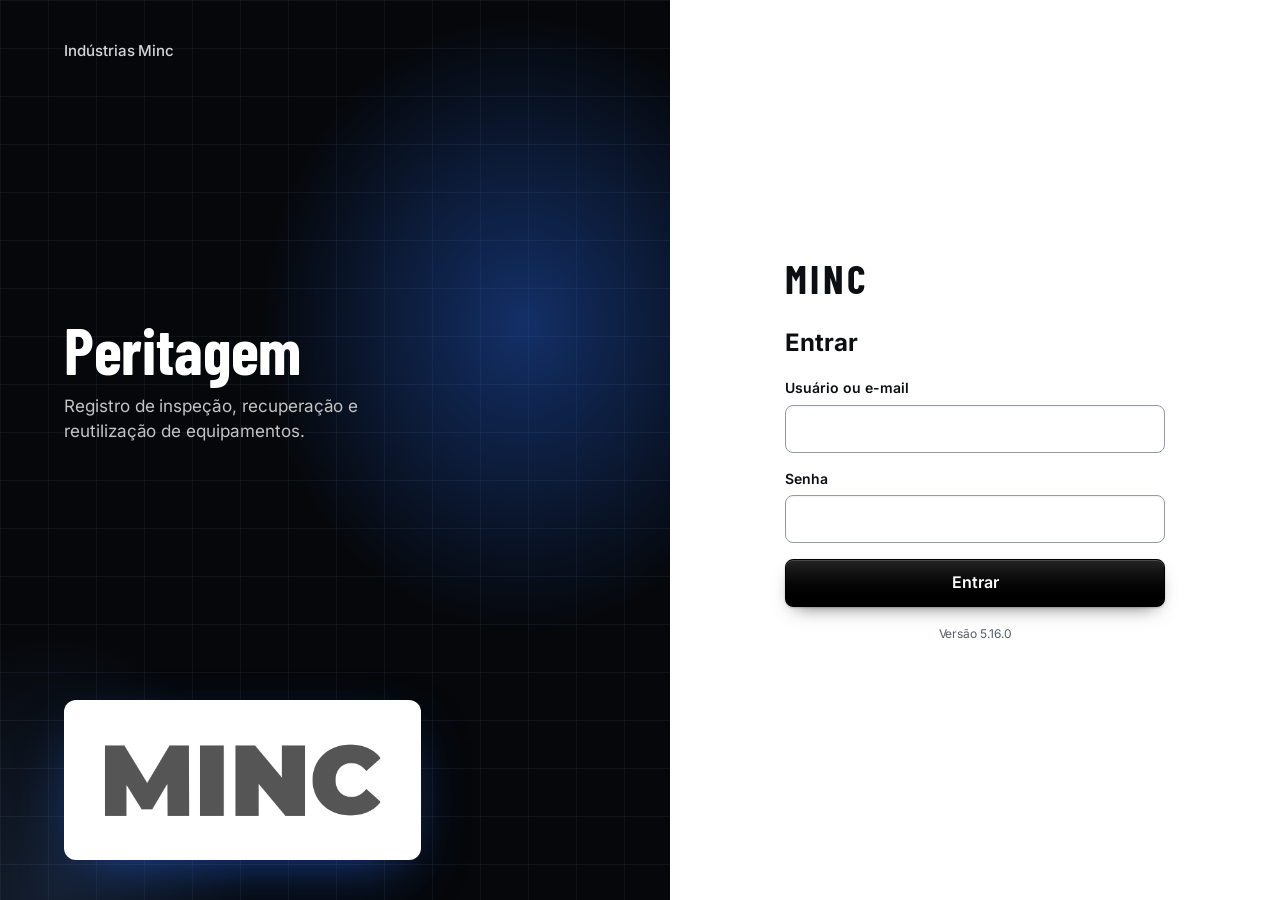
==== index.html @ 0927d28d "v5.16.0: matéria-prima do Nomus por família, ficha de item sem cadastro e Lista de cadastro Co-Autho" ====
<!doctype html>
<html lang="pt-BR">
<head>
  <meta charset="utf-8">
  <meta name="viewport" content="width=device-width, initial-scale=1, viewport-fit=cover, interactive-widget=resizes-content">
  <meta name="theme-color" content="#0b0d10">
  <meta name="color-scheme" content="light dark">
  <meta name="apple-mobile-web-app-status-bar-style" content="black-translucent">
  <meta name="robots" content="noindex, nofollow">
  <meta name="description" content="MINC - Aplicativo de Peritagem e Recuperação de Equipamentos">
  <meta name="apple-mobile-web-app-capable" content="yes">
  <meta name="mobile-web-app-capable" content="yes">
  <meta name="apple-mobile-web-app-title" content="MINC Peritagem">
  <link rel="manifest" href="manifest.json">
  <link rel="icon" type="image/png" href="icons/icon-192.png">
  <link rel="apple-touch-icon" href="icons/apple-touch-icon.png">
  <link rel="preload" href="fonts/inter-latin-wght-normal.woff2" as="font" type="font/woff2" crossorigin>
  <link rel="stylesheet" href="styles.css">
  <link rel="stylesheet" href="movimento.css">
  <link rel="stylesheet" href="modulos.css">
  <title>MINC | Peritagem</title>
  <script>try{document.documentElement.dataset.theme=localStorage.getItem('minc_theme')||'light'}catch(e){document.documentElement.dataset.theme='light'}</script>
</head>
<body>
  <div id="app">
    <div class="topbar"><div class="brand"><span class="wm-b">MINC</span><span class="brand-sub">Peritagem</span></div></div>
    <div class="boot" aria-busy="true" aria-label="Carregando"><div><div class="sk"></div><div class="sk"></div><div class="sk"></div></div><div class="sk big"></div></div>
  </div>
  <div id="toasts" aria-live="polite"></div>
  <noscript>Este aplicativo precisa de JavaScript para funcionar.</noscript>
  <script src="config.js" defer></script>
  <script src="catalogo.js" defer></script>
  <script src="vendor/supabase.js" defer></script>
  <script src="vendor/xlsx.mini.min.js" defer></script>
  <script src="autocorrect.js" defer></script>
  <script src="ajustes.js" defer></script>
  <script src="servicos.js" defer></script>
  <script src="materiais.js" defer></script>
  <script src="fichas.js" defer></script>
  <script src="modelos.js" defer></script>
  <script src="rts.js" defer></script>
  <script src="app.js" defer></script>
  <script src="movimento.js" defer></script>
</body>
</html>
---- styles.css ----
/* MINC · Peritagem — v4.0.0
   Identidade: preto, cinza e branco. Conceito: folha de desenho técnico.
   Alvos de toque >= 44px, alto contraste (leitura sob sol), tema escuro opcional. */

@font-face{font-family:"Inter";src:url(fonts/inter-latin-wght-normal.woff2) format("woff2");font-weight:100 900;font-style:normal;font-display:swap}
@font-face{font-family:"Barlow Condensed";src:url(fonts/barlow-condensed-latin-600-normal.woff2) format("woff2");font-weight:600;font-style:normal;font-display:swap}
@font-face{font-family:"Barlow Condensed";src:url(fonts/barlow-condensed-latin-700-normal.woff2) format("woff2");font-weight:700;font-style:normal;font-display:swap}

:root{
  --font:"Inter",system-ui,"Segoe UI",Roboto,Arial,sans-serif;
  --display:"Barlow Condensed","Arial Narrow",Arial,sans-serif;
  --ink:#000;--on-ink:#fff;
  --bg:#e6e6e6;--surface:#fff;--surface-2:#f2f2f2;
  --line:#c8c8c8;--line-strong:#6e6e6e;
  --text:#151515;--muted:#595959;
  --bar:#000;--on-bar:#fff;--focus:#000;
  --ok:#198754;--warn:#ffc107;--bad:#dc3545;--draft:#6c757d;
  --warn-text:#7a4f00;--bad-text:#b42318;--na:#ffc107;--on-ok:#fff;
  --bar-h:56px;
  /* movimento: perfil Corporate, sensação de metal rígido (sem quicar) */
  --ease:cubic-bezier(.2,0,0,1);--ease-in:cubic-bezier(.3,0,1,1);--ease-emph:cubic-bezier(.05,.7,.1,1);
  --d-quick:120ms;--d-std:240ms;--d-slow:400ms;
  color-scheme:light;
}
[data-theme=dark]{
  --ink:#f2f2f2;--on-ink:#000;
  --bg:#121212;--surface:#1d1d1d;--surface-2:#282828;
  --line:#3b3b3b;--line-strong:#8f8f8f;
  --text:#f2f2f2;--muted:#b3b3b3;--focus:#fff;
  --warn-text:#ffc107;--bad-text:#ff8a80;--ok:#3fb67a;--on-ok:#000;
  color-scheme:dark;
}

*{box-sizing:border-box}
html,body{margin:0;min-height:100%}
html{-webkit-text-size-adjust:100%}
body{font:16px/1.45 var(--font);background:var(--bg);color:var(--text);-webkit-font-smoothing:antialiased}
[hidden]{display:none!important}
button,input,select,textarea{font:inherit;color:inherit}
button{cursor:pointer}
h1,h2,h3,p{margin:0}
:focus-visible{outline:3px solid var(--focus);outline-offset:2px}
.topbar :focus-visible,.login-art :focus-visible{outline-color:#fff}
.sr{position:absolute;width:1px;height:1px;overflow:hidden;clip:rect(0 0 0 0);white-space:nowrap}
.muted{color:var(--muted)}
.ic{flex:none;display:block}.ic.sm{width:16px;height:16px}

/* ---------- Barra superior ---------- */
.topbar{position:sticky;top:0;z-index:30;background:var(--bar);color:var(--on-bar);min-height:var(--bar-h);padding:env(safe-area-inset-top) 20px 0;display:flex;align-items:center;justify-content:space-between;gap:12px}
.brand{display:flex;align-items:baseline;gap:12px}
.wm{font-family:var(--display);font-weight:700;font-size:28px;letter-spacing:.08em;line-height:1}
.brand-sub{font-size:14px;color:#bdbdbd;font-weight:500}
.bar-r{display:flex;align-items:center;gap:8px}
.pill{display:inline-flex;align-items:center;gap:8px;min-height:32px;padding:0 12px;border:1px solid #4a4a4a;border-radius:999px;font-size:13px;color:#e6e6e6;white-space:nowrap}
.pill i{width:8px;height:8px;border-radius:50%;background:#8a8a8a}
button.pill{background:transparent;font:inherit;font-size:13px;cursor:pointer}
@media(hover:hover) and (pointer:fine){button.pill:hover{background:#262626}}
.pill[data-s=saved] i,.pill[data-s=ok] i{background:#3fb67a}
.pill[data-s=saving] i,.pill[data-s=busy] i{background:var(--warn)}
.pill[data-s=error] i,.pill[data-s=off] i{background:var(--bad)}
.pill[data-s=local] i{background:#8a8a8a}
.iconbtn,.userchip{min-height:44px;min-width:44px;display:inline-grid;place-items:center;background:transparent;color:#fff;border:1px solid #4a4a4a;border-radius:var(--r-ctl,6px);padding:0 12px}
@media(hover:hover) and (pointer:fine){.iconbtn:hover,.userchip:hover{background:#262626}}
.userchip{font-weight:600;font-size:14px}

.container{max-width:1400px;margin:0 auto;padding:20px 20px calc(20px + env(safe-area-inset-bottom))}

/* ---------- Botões ---------- */
.btn{display:inline-flex;align-items:center;justify-content:center;gap:8px;min-height:48px;padding:0 18px;border:2px solid var(--ink);border-radius:6px;background:var(--surface);color:var(--text);font-weight:600;line-height:1.1;text-align:center;transition:background-color .12s,transform .06s}
@media(hover:hover) and (pointer:fine){.btn:hover{background:var(--surface-2)}}
.btn:active{transform:translateY(1px)}
.btn.primary{background:var(--ink);color:var(--on-ink)}
@media(hover:hover) and (pointer:fine){.btn.primary:hover{background:var(--muted);border-color:var(--muted);color:var(--on-ink)}}
.btn.ghost{border-color:transparent;background:transparent}
@media(hover:hover) and (pointer:fine){.btn.ghost:hover{background:var(--surface-2)}}
.btn.danger{border-color:var(--bad-text);color:var(--bad-text)}
@media(hover:hover) and (pointer:fine){.btn.danger:hover{background:var(--bad-text);color:#fff}}
.btn.danger-solid{background:var(--bad);border-color:var(--bad);color:#fff}
.btn.block{width:100%}
.btn[aria-busy=true]{pointer-events:none;opacity:.7}
.btn:disabled{opacity:.45;pointer-events:none}
.link{min-height:44px;padding:0 10px;background:none;border:0;font-weight:600;font-size:14px;text-decoration:underline;text-underline-offset:3px}

/* ---------- Formulários ---------- */
.field{margin-bottom:16px}
.field>label:not(.switch),.field>.lbl{display:block;margin-bottom:6px;font-size:14px;font-weight:600;color:var(--text)}
input:not([type=checkbox]):not([type=radio]),select,textarea{width:100%;min-height:48px;padding:10px 12px;background:var(--surface);color:var(--text);border:1.5px solid var(--line-strong);border-radius:6px;outline-offset:2px}
textarea{min-height:104px;resize:vertical}
input::placeholder,textarea::placeholder{color:var(--muted);opacity:.8}
input:disabled,select:disabled{background:var(--surface-2);color:var(--muted);border-style:dashed}
.invalid{border-color:var(--bad)!important;box-shadow:0 0 0 3px color-mix(in srgb,var(--bad) 30%,transparent)}
.invalid-group{outline:3px solid color-mix(in srgb,var(--bad) 45%,transparent);outline-offset:3px}
.hint{font-size:13px;color:var(--muted);margin:4px 0 12px}
.grid{display:grid;gap:0 16px}
.g2{grid-template-columns:repeat(2,minmax(0,1fr))}
.g3{grid-template-columns:repeat(3,minmax(0,1fr))}
.g4{grid-template-columns:repeat(4,minmax(0,1fr))}
.g-mat2{grid-template-columns:1fr 1fr 2fr}   /* Quantidade | Unidade | Observação (ocupa o dobro) */
.stack{display:grid;gap:12px}
.pgroup{display:grid;grid-template-columns:minmax(0,1fr) 140px;gap:8px}

/* Cartões de opção (radio) */
.rgroup{display:grid;gap:10px}
.rgroup.g2{grid-template-columns:repeat(2,minmax(0,1fr))}
.rgroup.g3{grid-template-columns:repeat(3,minmax(0,1fr))}
.rgroup.g4{grid-template-columns:repeat(4,minmax(0,1fr))}
.rcard{display:grid;gap:2px;align-content:center;min-height:64px;padding:12px 16px;text-align:left;background:var(--surface);border:2px solid var(--line-strong);border-radius:6px;position:relative}
.rcard b{font-size:16px}
.rcard small{font-size:13px;color:var(--muted)}
@media(hover:hover) and (pointer:fine){.rcard:hover{border-color:var(--ink)}}
.rcard.on{background:var(--ink);border-color:var(--ink);color:var(--on-ink)}
.rcard.on small{color:inherit;opacity:.8}
.rcard.on::after{content:"";position:absolute;right:14px;top:50%;width:10px;height:18px;margin-top:-13px;border:solid currentColor;border-width:0 3px 3px 0;transform:rotate(45deg)}

/* Segmentado (status) */
.seg{display:flex;border:2px solid var(--ink);border-radius:6px;overflow:hidden;min-height:48px}
.seg-b{flex:1;display:flex;align-items:center;justify-content:center;gap:8px;min-height:44px;padding:0 10px;background:var(--surface);border:0;font-weight:600;font-size:14px}
.seg-b+.seg-b{border-left:1px solid var(--ink)}
.seg-b.on{background:var(--ink);color:var(--on-ink)}
.dot{width:10px;height:10px;border-radius:50%;background:var(--draft);box-shadow:0 0 0 1.5px var(--surface)}
.dot.st-amber{background:var(--warn)}.dot.st-green{background:var(--ok)}.dot.st-red{background:var(--bad)}

/* Aplica / Não se aplica: verde quando aplica, âmbar quando não aplica */
.appl{display:flex;border:2px solid var(--ink);border-radius:6px;overflow:hidden;min-height:48px;width:100%;max-width:420px}
.ph-row .appl{width:auto;min-width:300px}
.ap{flex:1;display:flex;align-items:center;justify-content:center;gap:6px;min-height:44px;padding:0 14px;background:var(--surface);border:0;font-weight:600;font-size:14px;white-space:nowrap}
.ap+.ap{border-left:2px solid var(--ink)}
@media(hover:hover) and (pointer:fine){.ap.yes:hover:not(.on){background:color-mix(in srgb,var(--ok) 16%,var(--surface))}}
@media(hover:hover) and (pointer:fine){.ap.no:hover:not(.on){background:color-mix(in srgb,var(--na) 28%,var(--surface))}}
.ap.yes.on{background:var(--ok);color:var(--on-ok)}
.ap.no.on{background:var(--na);color:#000}
.panel[data-ap=yes]{border-left:6px solid var(--ok)}
.panel[data-ap=no]{border-left:6px solid var(--na)}
.comp-t small.na{color:var(--warn-text);font-weight:600}

/* Chips (checkbox) */
.chips{display:flex;flex-wrap:wrap;gap:8px}
.chip{display:inline-flex;align-items:center;gap:6px;min-height:44px;padding:0 16px;border:1.5px solid var(--line-strong);border-radius:999px;background:var(--surface);font-weight:500;font-size:15px}
@media(hover:hover) and (pointer:fine){.chip:hover{border-color:var(--ink)}}
.chip.on{background:var(--ink);border-color:var(--ink);color:var(--on-ink);font-weight:600}
.chips.fl .chip{min-height:40px;font-size:14px;padding:0 14px}

/* Switch */
.switch{position:relative;display:inline-flex;align-items:center;gap:12px;min-height:48px;cursor:pointer;font-weight:500}
.switch input{position:absolute;opacity:0;width:44px;height:44px;margin:0}
.switch .track{position:relative;flex:none;width:52px;height:30px;border-radius:999px;background:var(--surface);border:2px solid var(--line-strong);transition:background-color .15s,border-color .15s}
.switch .track::after{content:"";position:absolute;top:3px;left:3px;width:20px;height:20px;border-radius:50%;background:var(--line-strong);transition:transform .15s,background-color .15s}
.switch input:checked+.track{background:var(--ok);border-color:var(--ok)}
.switch input:checked+.track::after{transform:translateX(22px);background:var(--on-ok)}
.switch input:focus-visible+.track{outline:3px solid var(--focus);outline-offset:2px}

/* ---------- Painéis e títulos ---------- */
.ph{margin:4px 0 18px}
.ph h1{font-family:var(--display);font-weight:700;font-size:36px;line-height:1;letter-spacing:.01em}
.ph p{margin-top:6px;color:var(--muted)}
.ph-row{display:flex;align-items:center;justify-content:space-between;gap:12px;flex-wrap:wrap;margin-bottom:12px}
.panel{background:var(--surface);border:1px solid var(--line);border-radius:4px;padding:20px;margin-bottom:16px}
.panel>h2,.ph-row>h2{font-size:18px;font-weight:700;margin-bottom:14px}
.ph-row>h2{margin:0}
.subpanel{background:var(--surface-2);border:1px solid var(--line);border-radius:4px;padding:16px;margin:4px 0 16px}
.subpanel h3{font-size:16px;font-weight:700;margin-bottom:4px}
.badge{display:inline-flex;align-items:center;min-height:24px;padding:0 9px;border-radius:3px;font-size:12px;font-weight:700;color:#fff;background:var(--draft);white-space:nowrap}
.badge.st-amber{background:var(--warn);color:#000}
.badge.st-green{background:var(--ok);color:var(--on-ok)}
.badge.st-red{background:var(--bad)}
.badge.pend{background:transparent;color:var(--warn-text);border:1.5px solid var(--na)}
.pend-t{color:var(--warn-text);font-weight:700}
.rcard.legacy{border-style:dashed}
.badge.b-act{background:transparent;color:var(--text);border:1.5px solid var(--ink)}

.empty{display:grid;justify-items:center;gap:10px;text-align:center;padding:36px 20px;border:2px dashed var(--line-strong);border-radius:4px;background:var(--surface)}
.empty h2{font-size:18px}.empty p{color:var(--muted);max-width:44ch}

.errbox{border:2px solid var(--bad);background:color-mix(in srgb,var(--bad) 10%,var(--surface));color:var(--text);border-radius:4px;padding:14px 18px;margin-bottom:16px}
.errbox b{color:var(--bad-text)}
.errbox ul{margin:8px 0 0 18px;padding:0;font-size:14px}

/* ---------- Início: lista + detalhe ---------- */
.home{display:grid;grid-template-columns:minmax(340px,440px) minmax(0,1fr);gap:20px;align-items:start}
.list-p{background:var(--surface);border:1px solid var(--line);border-radius:4px;position:sticky;top:calc(var(--bar-h) + 20px);max-height:calc(100vh - var(--bar-h) - 40px);display:flex;flex-direction:column}
.list-h{display:flex;align-items:center;justify-content:space-between;gap:12px;padding:16px}
.list-h h1{font-family:var(--display);font-size:32px;font-weight:700;line-height:1}
.list-h small{color:var(--muted)}
.search{position:relative;padding:0 16px}
.search .ic{position:absolute;left:28px;top:14px;color:var(--muted)}
.search input[type=search]{padding-left:44px}
.fl{padding:12px 16px}
#rows{overflow:auto;border-top:1px solid var(--line);flex:1}
.row{--st:var(--draft);display:grid;grid-template-columns:minmax(0,1fr) auto;gap:4px 12px;width:100%;min-height:68px;padding:12px 16px 12px 14px;text-align:left;background:var(--surface);border:0;border-bottom:1px solid var(--line);border-left:6px solid var(--st)}
.row.st-amber{--st:var(--warn)}.row.st-green{--st:var(--ok)}
@media(hover:hover) and (pointer:fine){.row:hover{background:var(--surface-2)}}
.row.sel{background:var(--surface-2);box-shadow:inset 0 0 0 2px var(--ink)}
.row-t{display:grid;gap:2px;min-width:0}
.row-t b{overflow:hidden;text-overflow:ellipsis;white-space:nowrap}
.row-t small,.row-m small{color:var(--muted);font-size:13px}
.row-m{display:grid;gap:4px;justify-items:end;align-content:start}
.list-empty{padding:28px 16px;text-align:center;color:var(--muted)}

.detail{min-width:0}
.sheet{background:var(--surface);border:2px solid var(--ink);border-radius:4px}
.sheet-h{display:flex;justify-content:space-between;align-items:flex-start;gap:12px;padding:18px 20px;border-bottom:2px solid var(--ink)}
.sheet-h small{color:var(--muted);font-size:13px}
.sheet-h h2{font-family:var(--display);font-size:40px;font-weight:700;line-height:1;margin-top:2px;overflow-wrap:anywhere}
.kv{display:grid;grid-template-columns:repeat(3,minmax(0,1fr));gap:1px;background:var(--line);border-bottom:1px solid var(--line);margin:0}
.kv div{background:var(--surface);padding:10px 20px;min-width:0}
.kv dt{font-size:13px;color:var(--muted)}
.kv dd{margin:0;font-weight:600;overflow-wrap:anywhere}
.sheet-b{padding:18px 20px}
.sheet-b h3{font-size:16px;margin-bottom:10px}
.prog{list-style:none;margin:0 0 16px;padding:0;display:grid;grid-template-columns:repeat(2,minmax(0,1fr));gap:8px}
.prog li{display:flex;align-items:center;gap:10px;min-height:44px;padding:0 12px;border:1px solid var(--line);border-radius:4px}
.prog .ok{color:var(--ok)}.prog .todo{color:var(--muted)}
.prog li.ok{border-color:var(--ok)}
.counts{display:flex;gap:24px;flex-wrap:wrap;margin-bottom:16px;color:var(--muted);font-size:14px}
.counts b{font-family:var(--display);font-size:26px;color:var(--text);margin-right:6px}
.actions{display:flex;flex-wrap:wrap;gap:10px;align-items:center}
.actions.end{justify-content:flex-end}
.empty-art{display:grid;justify-items:center;gap:10px;text-align:center;padding:36px 20px;color:var(--muted);background:var(--surface);border:1px solid var(--line);border-radius:4px}
.mark{display:grid;place-items:center;width:84px;height:84px;border:2px solid var(--ink);color:var(--text);margin:0 auto 4px}
.ic.lg{width:40px;height:40px}
.empty-art h2{font-size:18px;color:var(--text)}

/* ---------- Carimbo (title block) ---------- */
.carimbo{background:var(--surface);border:2px solid var(--ink);margin-bottom:16px}
.carimbo .back{width:100%;justify-content:flex-start;min-height:44px;border:0;border-bottom:1px solid var(--line);border-radius:0;font-size:14px}
.cb-grid{display:grid;grid-template-columns:2fr 1.3fr 1fr 1.2fr 1.1fr 1fr;gap:1px;background:var(--line)}
.cb-c{background:var(--surface);padding:10px 14px;min-width:0;display:grid;gap:2px;align-content:start}
.cb-c small{font-size:13px;color:var(--muted)}
.cb-c b{font-weight:600;overflow:hidden;text-overflow:ellipsis;white-space:nowrap}
.cb-eq b{font-family:var(--display);font-size:30px;line-height:1.05;font-weight:700}

/* ---------- Área de trabalho do processo ---------- */
.ws{display:grid;grid-template-columns:240px minmax(0,1fr);gap:20px;align-items:start}
#stepslot{position:sticky;top:calc(var(--bar-h) + 20px)}
.steps{background:var(--surface);border:1px solid var(--line);border-radius:4px;padding:6px 0;display:grid}
.step{position:relative;display:grid;grid-template-columns:auto 1fr;align-items:center;gap:12px;min-height:56px;padding:8px 14px;text-align:left;background:none;border:0;border-left:4px solid transparent;font-weight:600}
@media(hover:hover) and (pointer:fine){.step:hover{background:var(--surface-2)}}
.step.cur{border-left-color:var(--ink);background:var(--surface-2)}
.step:not(:last-child)::after{content:"";position:absolute;left:33px;top:calc(50% + 16px);height:calc(100% - 32px);width:2px;background:var(--line-strong)}
.node{display:grid;place-items:center;width:30px;height:30px;border-radius:50%;border:2px solid var(--ink);background:var(--surface);font-family:var(--display);font-weight:700;font-size:17px;line-height:1;position:relative;z-index:1}
.step.ok .node{background:var(--ink);color:var(--on-ink)}
.step.locked{opacity:.55}.step.locked .node{border-style:dashed}
.ws-main{min-width:0}
.actionbar{position:sticky;bottom:0;z-index:20;display:flex;align-items:center;justify-content:space-between;gap:10px;flex-wrap:wrap;margin:20px -20px calc(-20px - env(safe-area-inset-bottom));padding:12px 20px calc(12px + env(safe-area-inset-bottom));background:var(--surface);border-top:2px solid var(--ink)}
.actionbar .mid{display:flex;gap:10px;align-items:center}

/* ---------- Componentes ---------- */
.comp{background:var(--surface);border:1px solid var(--line);border-radius:4px;margin-bottom:12px}
.comp.open{border:2px solid var(--ink)}
.comp-head{display:grid;grid-template-columns:auto minmax(0,1fr) auto auto auto auto;align-items:center;gap:6px 14px;width:100%;min-height:68px;padding:10px 16px;background:none;border:0;text-align:left}
@media(hover:hover) and (pointer:fine){.comp-head:hover{background:var(--surface-2)}}
.comp-no{font-family:var(--display);font-weight:700;font-size:34px;line-height:1;min-width:34px}
.comp{margin-left:calc(var(--lv,0)*28px)}
.comp.sub{border-left:5px solid var(--ink)}
.comp.sub .comp-no{font-size:28px}
.comp-t{display:grid;min-width:0}
.comp-t b{overflow:hidden;text-overflow:ellipsis;white-space:nowrap}
.comp-t small{color:var(--muted);font-size:13px}
.comp-st{display:inline-flex;align-items:center;gap:6px;font-size:13px;font-weight:600;white-space:nowrap}
.comp-st.ok{color:var(--ok)}.comp-st.warn{color:var(--warn-text)}
.comp-ph{display:inline-flex;align-items:center;gap:6px;color:var(--muted);font-size:13px}
.chev{transition:transform .15s}
.comp.open .chev{transform:rotate(180deg)}
.comp-body{display:grid;grid-template-rows:1fr;border-top:1px solid var(--line)}
.comp-in{overflow:hidden;min-height:0;padding:10px 20px 20px}
.comp-foot{display:flex;justify-content:flex-end;margin-top:20px;padding-top:16px;border-top:1px dashed var(--line-strong)}
.mat{background:var(--surface);border:1px solid var(--line-strong);border-radius:4px;padding:14px;margin-top:12px}
.mat-h{display:flex;justify-content:space-between;align-items:center;margin-bottom:10px}
.flow{margin-top:18px}
.flow-h{display:flex;justify-content:space-between;align-items:center;gap:8px;margin-bottom:6px}
.flow-h b{font-size:15px}
.obsrow{display:grid;grid-template-columns:minmax(120px,220px) minmax(0,1fr);gap:10px;align-items:center;margin-top:8px}
.obsrow label{font-size:14px;font-weight:600}

/* ---------- Fotos ---------- */
.ph-bar{display:flex;flex-wrap:wrap;gap:10px;align-items:center;justify-content:space-between;margin-bottom:12px}
.ph-count{font-size:14px;color:var(--muted)}
.ph-grid{display:grid;grid-template-columns:repeat(auto-fill,minmax(150px,1fr));gap:10px}
.ph-tile{position:relative;aspect-ratio:4/3;background:var(--surface-2);border:1px solid var(--line-strong);border-radius:4px;overflow:hidden}
.ph-img{display:block;width:100%;height:100%;padding:0;border:0;background:none}
.ph-img img{width:100%;height:100%;object-fit:cover;display:block}
.ph-x{position:absolute;top:4px;right:4px;width:44px;height:44px;display:grid;place-items:center;background:rgba(0,0,0,.78);color:#fff;border:1px solid rgba(255,255,255,.5);border-radius:50%}
@media(hover:hover) and (pointer:fine){.ph-x:hover{background:var(--bad)}}
.ph-none{grid-column:1/-1;padding:22px;text-align:center;color:var(--muted);border:1.5px dashed var(--line-strong);border-radius:4px}

/* ---------- Tabelas ---------- */
.tw{overflow:auto;border:1px solid var(--line);border-radius:4px}
.tbl{width:100%;border-collapse:collapse;background:var(--surface)}
.tbl th,.tbl td{padding:12px 14px;border-bottom:1px solid var(--line);text-align:left;font-size:14px;white-space:nowrap}
.tbl th{background:var(--surface-2);font-weight:700}
.tbl td.wrap{white-space:normal;min-width:180px}

/* ---------- Documento (sempre claro; imprime igual) ---------- */
.report{background:#fff;color:#000;border:1px solid #bdbdbd;padding:32px;font:14px/1.5 var(--font)}
.report h1{font-family:var(--display);font-size:30px;font-weight:700;letter-spacing:.02em;margin:0 0 6px}
.report h2{font-family:var(--display);font-size:22px;font-weight:700;margin:22px 0 6px;border-bottom:2px solid #000;padding-bottom:2px}
.report h3{font-size:14px;margin:14px 0 4px}
.report p{margin:4px 0}
.report-table{width:100%;border-collapse:collapse;margin:8px 0 14px}
.report-table th,.report-table td{border:1px solid #8a8a8a;padding:6px 8px;font-size:12px;text-align:left;vertical-align:top}
.report-table th{background:#ececec;width:18%}
.rp-photos{display:flex;flex-wrap:wrap;gap:6px;margin:6px 0 10px}
.report-photo{width:240px;height:180px;object-fit:cover;border:1px solid #8a8a8a}
.comp-r{break-inside:avoid;page-break-inside:avoid}

/* ---------- Diálogos e avisos ---------- */
dialog.dlg{width:min(520px,calc(100vw - 24px));padding:0;border:2px solid var(--ink);border-radius:6px;background:var(--surface);color:var(--text)}
dialog.dlg::backdrop{background:rgba(0,0,0,.66)}
.dlg-body{padding:24px;display:grid;gap:14px}
.dlg-body h2{font-size:20px}
.dlg-body p{color:var(--muted)}
dialog.lb{width:min(960px,calc(100vw - 16px))}
.lb-body{padding:12px;display:grid;gap:12px}
.lb-body img{width:100%;max-height:78vh;object-fit:contain;background:#000}
#toasts{position:fixed;left:50%;bottom:calc(92px + env(safe-area-inset-bottom));transform:translateX(-50%);display:grid;gap:8px;width:min(560px,calc(100vw - 24px));z-index:200;pointer-events:none}
.toast{display:flex;align-items:center;justify-content:space-between;gap:14px;min-height:48px;padding:8px 8px 8px 16px;background:#000;color:#fff;border:1px solid rgba(255,255,255,.4);border-radius:6px;font-size:15px;pointer-events:auto;animation:tin .18s ease-out}
.toast button{min-height:40px;padding:0 14px;border:1.5px solid #fff;border-radius:4px;background:transparent;color:#fff;font-weight:700}
@keyframes tin{from{opacity:0;transform:translateY(8px)}}

/* ---------- Login ---------- */
.login{min-height:100vh;display:grid;grid-template-columns:minmax(0,1.1fr) minmax(0,1fr)}
.login-art{background-color:#000;background-image:linear-gradient(rgba(255,255,255,.07) 1px,transparent 1px),linear-gradient(90deg,rgba(255,255,255,.07) 1px,transparent 1px);background-size:48px 48px;color:#fff;display:grid;grid-template-rows:auto 1fr auto;padding:40px clamp(24px,5vw,72px) 0;overflow:hidden}
.la-top{font-size:15px;font-weight:500;color:#d6d6d6}
.la-mid{align-self:center;max-width:36ch}
.la-mid h1{font-family:var(--display);font-weight:700;font-size:clamp(44px,5vw,68px);line-height:1}
.la-mid p{margin-top:12px;color:#c4c4c4;font-size:17px}
.la-word{font-family:var(--display);font-weight:700;font-size:clamp(120px,19vw,300px);line-height:.8;letter-spacing:.02em;margin:0 0 -.07em -.04em;white-space:nowrap}
.la-word.has-img{background:#fff;padding:20px 28px;margin:0 0 40px;width:fit-content}
.la-word.has-img img{display:block;max-width:min(360px,100%);max-height:120px;height:auto}
.login-form{display:grid;place-items:center;padding:32px;background:var(--surface)}
.login-form form,.pend{width:min(380px,100%)}
.login-form .wm{font-size:40px;margin-bottom:28px;color:var(--text)}
.login-form h2{font-size:24px;margin-bottom:18px}
.pend p{color:var(--muted);margin-bottom:20px}
.login-form .foot{margin-top:18px;font-size:12px;color:var(--muted);text-align:center}

/* ---------- Esqueleto de carregamento ---------- */
.sk{background:linear-gradient(90deg,var(--surface-2) 25%,var(--line) 50%,var(--surface-2) 75%);background-size:200% 100%;animation:sk 1.2s linear infinite;border-radius:4px}
@keyframes sk{to{background-position:-200% 0}}
.boot{max-width:1400px;margin:0 auto;padding:20px;display:grid;grid-template-columns:minmax(340px,440px) 1fr;gap:20px}
.boot .sk{height:72px;margin-bottom:10px}.boot .sk.big{height:340px}

/* ---------- Responsivo ---------- */
@media(max-width:1100px){
  .cb-grid{grid-template-columns:repeat(3,minmax(0,1fr))}
  .g4{grid-template-columns:repeat(2,minmax(0,1fr))}
}
@media(max-width:960px){
  .home{grid-template-columns:1fr}
  .list-p{position:static;max-height:none}
  #rows{overflow:visible}
  .detail{display:none}
  .ws{grid-template-columns:minmax(0,1fr)}
  #stepslot{top:var(--bar-h);z-index:12}
  .steps{display:flex;overflow-x:auto;padding:0;border-radius:0;margin:0 -20px 16px;border-width:1px 0}
  .step{grid-template-columns:1fr;justify-items:center;gap:2px;min-width:112px;min-height:64px;padding:8px 10px;border-left:0;border-bottom:4px solid transparent;text-align:center;font-size:13px}
  .step.cur{border-bottom-color:var(--ink)}
  .step::after{display:none}
  .g3{grid-template-columns:repeat(2,minmax(0,1fr))}
  .g-mat2{grid-template-columns:1fr 1fr}.g-mat2>.wide{grid-column:1/-1}
  .rgroup.g4{grid-template-columns:repeat(2,minmax(0,1fr))}
  .login{grid-template-columns:1fr}
  .login-art{padding:20px 24px 0;grid-template-rows:auto auto auto}
  .la-mid{padding:14px 0}.la-mid p{display:none}
  .la-word{font-size:clamp(88px,26vw,160px)}
  .la-word.has-img{margin-bottom:20px}
  .boot{grid-template-columns:1fr}.boot .sk.big{display:none}
}
@media(max-width:640px){
  .container{padding:14px 14px calc(14px + env(safe-area-inset-bottom))}
  .topbar{padding-left:14px;padding-right:14px}
  .brand-sub,.userchip,#savestate span{display:none}
  .g-mat2,.g2,.g3,.g4,.rgroup.g2,.rgroup.g3,.rgroup.g4,.kv,.prog{grid-template-columns:1fr}
  .cb-grid{grid-template-columns:repeat(2,minmax(0,1fr))}
  .cb-eq{grid-column:1/-1}
  .comp-head{grid-template-columns:auto minmax(0,1fr) auto}
  .comp-head .badge,.comp-ph{display:none}
  .comp-st{grid-column:2/3}
  .comp-head .chev{grid-column:3;grid-row:1}
  .obsrow{grid-template-columns:1fr}
  .actionbar{margin-left:-14px;margin-right:-14px;padding-left:14px;padding-right:14px}
  .actionbar .btn{flex:1}
  .actionbar .mid{order:3;width:100%}
  .actionbar .mid .btn{width:100%}
  .steps{margin-left:-14px;margin-right:-14px}
  .pgroup{grid-template-columns:minmax(0,1fr) 120px}
  .report{padding:16px}
}


/* ---------- Fase 3: atividades, catálogo, documento ---------- */
.ativs{list-style:none;margin:14px 0 0;padding:0;display:grid;gap:8px}
.ativ{display:grid;grid-template-columns:32px minmax(0,1fr) auto;gap:8px;align-items:center}
.ativ-n{font-family:var(--display);font-weight:700;font-size:22px;text-align:center;color:var(--muted)}
.ativ-b{display:flex;gap:4px}
.iconb{width:44px;height:44px;display:grid;place-items:center;background:var(--surface);border:1.5px solid var(--line-strong);border-radius:6px;padding:0}
@media(hover:hover) and (pointer:fine){.iconb:hover:not(:disabled){border-color:var(--ink)}}
.iconb:disabled{opacity:.35;cursor:default}
.cat{margin:12px 0 4px}
.quick{padding:14px 20px}
.quick .lbl{display:block;font-size:14px;font-weight:600;margin-bottom:8px}
.rp-std{margin:8px 0 0 20px;padding:0}
.rp-head{width:100%;border-collapse:collapse;margin-bottom:12px}
.rp-head th,.rp-head td{border:1.5px solid #000;padding:5px 8px;font-size:12px;text-align:left}
.rp-head th{width:64px;background:#ececec}
.rp-logo{width:96px;text-align:center!important;font-family:var(--display);font-weight:700;font-size:30px;letter-spacing:.08em}
.rp-logo img{display:block;max-width:84px;max-height:60px;margin:0 auto}
.rp-title{text-align:center!important;font-weight:700;font-size:15px}
.rp-item{margin:0 0 10px;break-inside:avoid;page-break-inside:avoid}
.rp-item .report-table{margin:0}
.rp-item .report-table th{width:auto;white-space:nowrap}
.report-table th.w-s,.report-table td.w-s{width:46px;text-align:center}
.rp-lines{margin:0;padding-left:22px}
.rp-lines li{margin:2px 0}
.rp-mat{margin:10px 0 2px}
.rp-sign th{width:50%}
.rp-sign td{height:76px;vertical-align:top}

/* ---------- Fase B: atividades por setor, serviços externos, catálogos ---------- */
.ativ-m{display:grid;gap:6px;min-width:0}
.ativ-h{display:flex;align-items:center;gap:8px;flex-wrap:wrap}
.badge.sec{background:var(--ink);color:var(--on-ink)}
.badge.sec.old{background:transparent;color:var(--muted);border:1.5px dashed var(--line-strong)}
.cnt{display:inline-grid;place-items:center;min-width:20px;height:20px;padding:0 5px;margin-left:6px;border-radius:999px;background:var(--on-ink);color:var(--ink);font-size:12px;font-weight:700}
.chip:not(.on) .cnt{background:var(--ink);color:var(--on-ink)}
.servs{list-style:none;margin:14px 0 0;padding:0;display:grid;gap:8px}
.serv{display:grid;grid-template-columns:minmax(0,1fr) auto;gap:8px;align-items:start;padding:10px;background:var(--surface);border:1px solid var(--line);border-radius:4px}
.serv-m{display:grid;gap:8px;min-width:0}
.cat-sec{padding:14px;margin:0 0 14px;border:1px solid var(--line-strong);border-radius:4px;background:var(--surface)}
.cat-sec.off{opacity:.7}
.cat-sec h3{font-size:13px;color:var(--muted);margin:0 0 6px;font-weight:600}
.cat-acts{margin-top:12px;padding-left:16px;border-left:3px solid var(--ink)}
.cat-acts h4{margin:0 0 8px;font-size:14px}
.cat-row{display:grid;grid-template-columns:minmax(160px,1fr) auto auto auto;gap:10px;align-items:center;margin-bottom:8px}
.cat-row.off .cat-name{text-decoration:line-through;color:var(--muted)}
.cat-add{display:grid;grid-template-columns:minmax(0,1fr) auto;gap:8px;margin-top:10px}
@media(max-width:960px){.cat-row{grid-template-columns:1fr 1fr}.cat-row .cat-name{grid-column:1/-1}}

/* ---------- Fase C: documentos arquivados ---------- */
.docs{list-style:none;margin:14px 0 0;padding:0;display:grid;gap:8px}
.doc{display:grid;grid-template-columns:minmax(0,1fr) auto;gap:6px 14px;align-items:center;padding:12px 14px;background:var(--surface);border:1px solid var(--line-strong);border-radius:4px}
.doc-h{display:flex;align-items:center;gap:10px;flex-wrap:wrap}
.doc-h small{color:var(--muted)}
.doc-m{grid-column:1;color:var(--muted);font-size:13px;overflow-wrap:anywhere}
.doc-a{grid-column:2;grid-row:1/span 2;display:flex;gap:8px;align-items:center}
@media(max-width:640px){.doc{grid-template-columns:1fr}.doc-a{grid-column:1;grid-row:auto;flex-wrap:wrap}}

/* ---------- Fase D: usuários ---------- */
.off-row td{opacity:.6}
.audit{list-style:none;margin:0;padding:0;display:grid;gap:6px}
.audit li{padding:8px 12px;border:1px solid var(--line);border-radius:4px;font-size:14px;overflow-wrap:anywhere}
.audit small{color:var(--muted)}

/* ---------- Marca na barra: botão para a tela inicial ---------- */
.brand{display:flex;align-items:center;gap:0;min-height:44px;padding:0 8px 0 0;background:none;border:0;border-radius:6px;color:#fff;font:inherit;text-align:left}
button.brand{cursor:pointer}
.wm-b{display:inline-block;background:#fff;color:#000;font-family:var(--display);font-weight:700;font-size:25px;letter-spacing:.1em;line-height:1;padding:6px 7px 6px 11px;border-radius:2px;transition:background-color var(--d-quick) var(--ease)}
.brand-sub{position:relative;margin-left:14px;padding-left:14px;font-size:15px;font-weight:500;color:#d0d0d0;transition:color var(--d-quick) var(--ease)}
.brand-sub::before{content:"";position:absolute;left:0;top:50%;height:20px;margin-top:-10px;width:1px;background:#5c5c5c}
.brand-sub::after{content:"";position:absolute;left:14px;right:0;bottom:-5px;height:2px;background:#fff;transform:scaleX(0);transform-origin:left;transition:transform var(--d-std) var(--ease)}
@media(hover:hover) and (pointer:fine){button.brand:hover .wm-b{background:#e2e2e2}}
@media(hover:hover) and (pointer:fine){button.brand:hover .brand-sub{color:#fff}}
@media(hover:hover) and (pointer:fine){button.brand:hover .brand-sub::after{transform:scaleX(1)}}

/* =====================================================================
   MOVIMENTO — perfil Corporate com sensação de metal rígido
   Curva padrão --ease; entradas desaceleram, saídas aceleram; sem quicar (excesso <= 1,5%).
   Duração: rápida 120 ms (feedback), padrão 240 ms, lenta 400 ms (diálogos/login).
   Anima só transform/opacity (e a altura do acordeão). Reduzir movimento desliga tudo. */
@keyframes enter-up{from{opacity:0;transform:translateY(10px)}}
@keyframes enter-fwd{from{opacity:0;transform:translateX(18px)}}
@keyframes enter-back{from{opacity:0;transform:translateX(-18px)}}
@keyframes fade-in{from{opacity:0}}
@keyframes pop{0%{transform:scale(.965)}65%{transform:scale(1.015)}100%{transform:scale(1)}}
@keyframes draw{from{stroke-dashoffset:26}to{stroke-dashoffset:0}}
@keyframes tick{from{opacity:0;transform:rotate(45deg) scale(.4)}}
@keyframes shake{0%,100%{transform:none}18%{transform:translateX(-8px)}38%{transform:translateX(7px)}58%{transform:translateX(-5px)}78%{transform:translateX(3px)}}
@keyframes spin{to{transform:rotate(360deg)}}
@keyframes breathe{50%{opacity:.3}}
@keyframes drift{to{background-position:24px 24px,24px 24px}}
@keyframes acc-open{from{grid-template-rows:0fr;opacity:0}to{grid-template-rows:1fr;opacity:1}}
@keyframes acc-close{from{grid-template-rows:1fr;opacity:1}to{grid-template-rows:0fr;opacity:0}}
@keyframes dlg-in{from{opacity:0;transform:translateY(14px) scale(.975)}}
@keyframes dlg-out{to{opacity:0;transform:translateY(6px) scale(.985)}}
@keyframes toast-out{to{opacity:0;transform:translateY(8px)}}
@keyframes countdown{from{transform:scaleX(1)}to{transform:scaleX(0)}}
@keyframes flash-ok{from{box-shadow:0 0 0 0 color-mix(in srgb,var(--ok) 70%,transparent)}to{box-shadow:0 0 0 7px transparent}}

/* toque: resposta imediata e retorno suave */
.btn,.chip,.rcard,.ap,.seg-b,.iconb,.iconbtn,.userchip,button.pill,.step,.row{transition:transform var(--d-quick) var(--ease),background-color var(--d-quick) var(--ease),border-color var(--d-quick) var(--ease),color var(--d-quick) var(--ease),box-shadow var(--d-quick) var(--ease)}
.btn:active,.chip:active,.rcard:active,.ap:active,.seg-b:active,.iconb:active,.iconbtn:active,button.brand:active{transform:scale(.97)}

/* confirmação de escolha: pulso curto + marca desenhada */
.just{animation:pop var(--d-std) var(--ease)}
.just svg path{stroke-dasharray:26;animation:draw var(--d-std) var(--ease) both}
.rcard.on.just::after{animation:tick var(--d-std) var(--ease) both}
.step.just .node{animation:pop var(--d-slow) var(--ease)}
.cb-c.just{animation:pop var(--d-std) var(--ease)}
.ph-tile.just{animation:enter-up var(--d-std) var(--ease-emph)}

/* entrada de telas: o herói (conteúdo) entra primeiro; cascata curta (< 200 ms) */
#main.anim-up>:not(.home){animation:enter-up var(--d-std) var(--ease-emph) both}
#main.anim-up>:nth-child(2){animation-delay:40ms}
#main.anim-up>:nth-child(3){animation-delay:80ms}
#main.anim-up .row{animation:enter-up var(--d-std) var(--ease-emph) both;animation-delay:calc(var(--i,0)*26ms)}
#main.anim-up .detail>*{animation:enter-up var(--d-std) var(--ease-emph) both;animation-delay:120ms}
.ws-main.anim-fwd{animation:enter-fwd var(--d-std) var(--ease-emph) both}
.ws-main.anim-back{animation:enter-back var(--d-std) var(--ease-emph) both}
.detail .swap{animation:enter-up 200ms var(--ease-emph)}

/* acordeão de componentes */
.comp-body.opening{animation:acc-open var(--d-std) var(--ease)}
.comp.closing .comp-body{animation:acc-close var(--d-quick) var(--ease-in) forwards}

/* erro: tremida curta (2-3 oscilações) */
.errbox.shake,.seg.shake{animation:shake 360ms var(--ease) both}

/* indicadores da barra */
.pill[data-s=sync] i{background:transparent;border:2px solid #ffffff55;border-top-color:#fff;animation:spin .8s linear infinite}
.pill[data-s=saving] i{animation:breathe 1s ease-in-out infinite}
.pill.flash i{animation:flash-ok 600ms var(--ease)}

/* avisos e diálogos: entram desacelerando, saem acelerando */
.toast{position:relative;overflow:hidden;animation:tin var(--d-std) var(--ease-emph)}
.toast.out{animation:toast-out var(--d-quick) var(--ease-in) forwards}
.toast .bar{position:absolute;left:0;bottom:0;height:3px;width:100%;background:rgba(255,255,255,.75);transform-origin:left;animation:countdown linear forwards}
dialog.dlg[open]{animation:dlg-in var(--d-std) var(--ease-emph)}
dialog.dlg[open]::backdrop{animation:fade-in var(--d-std) var(--ease)}
dialog.dlg.closing{animation:dlg-out var(--d-quick) var(--ease-in) forwards}
dialog.dlg.closing::backdrop{opacity:0;transition:opacity var(--d-quick) var(--ease-in)}

/* login: uma única sequência orquestrada (< 600 ms) + grade com deriva ambiente muito lenta */
.login-art{animation:fade-in var(--d-slow) var(--ease) both,drift 24s ease-in-out infinite alternate}
.la-top{animation:enter-up 320ms var(--ease-emph) 60ms both}
.la-mid{animation:enter-up 320ms var(--ease-emph) 120ms both}
.la-word{animation:enter-up var(--d-slow) var(--ease-emph) 180ms both}
.login-form form,.pend{animation:enter-up 320ms var(--ease-emph) 260ms both}

@media(prefers-reduced-motion:reduce){*,*::before,*::after{animation:none!important;transition:none!important}}

/* ---------- Impressão: só o documento ---------- */
/* ============================== Estrutura (árvore de componentes) ============================== */
.tn{margin:10px 0 0 calc(var(--lv,0)*28px)}
.tn-row{background:var(--surface);border:1px solid var(--line-strong);border-left:5px solid var(--ink);border-radius:4px;padding:12px}
.tn-top{display:grid;grid-template-columns:44px auto minmax(0,1fr) auto;gap:10px 12px;align-items:start}
.tn-top .comp-no{padding-top:2px}
.tn-f{display:grid;grid-template-columns:minmax(210px,1fr) minmax(0,2fr) 96px 112px;gap:10px;align-items:start}
.tn-f .field{margin-bottom:0}
.tn-t{width:44px;height:44px;display:grid;place-items:center;margin-top:24px;background:var(--surface);border:1.5px solid var(--line-strong);border-radius:6px;padding:0}
@media(hover:hover) and (pointer:fine){.tn-t:hover:not(:disabled){border-color:var(--ink)}}
.tn-t:disabled{opacity:.35;cursor:default}
.tn-t svg{transition:transform var(--d-quick) var(--ease)}
.tn-t[aria-expanded="false"] svg{transform:rotate(-90deg)}
.tn-st{padding-top:30px}
.tn-bar{display:flex;flex-wrap:wrap;gap:10px 16px;align-items:center;justify-content:space-between;margin-top:12px}
.tn-acts{display:flex;flex-wrap:wrap;gap:8px}
.btn.sm,.chip.sm{min-height:44px;padding:0 12px;font-size:14px}
.chip.legacy{border-style:dashed}
.tn-more{margin-top:6px}
.tn-more>summary{display:inline-flex;align-items:center;min-height:44px;padding:0 4px;cursor:pointer;font-size:14px;font-weight:600;color:var(--muted)}
.tn-more>summary{text-decoration:underline;text-underline-offset:3px}
@media(hover:hover) and (pointer:fine){.tn-more>summary:hover{color:var(--text)}}
.tn-more-b{display:grid;gap:12px;max-width:560px;padding:14px;margin-top:4px;border:1px solid var(--line);border-radius:4px;background:var(--surface-2)}
.tn-more-b .field{margin:0}
.tl{margin:8px 0 0 calc(var(--lv,1)*28px)}
.tl .mat{margin-top:0;border-style:dashed}
.tl .mat .field .switch{min-height:44px;font-size:14px}
@media(max-width:1100px){
  .tn-f{grid-template-columns:minmax(0,1.7fr) minmax(0,1fr) minmax(0,1fr)}
  .tn-f .field:nth-child(2){grid-column:1/-1;order:-1}
}
@media(max-width:800px){
  .tn{margin-left:calc(var(--lv,0)*12px)}.tl{margin-left:calc(var(--lv,1)*12px)}
  .tn-top{grid-template-columns:44px minmax(0,1fr)}
  .tn-top .comp-no{display:none}
  .tn-st{grid-column:1/-1;padding-top:0}
}
@media(max-width:800px){.comp{margin-left:calc(var(--lv,0)*12px)}}
@media(max-width:640px){
  .tn-f{grid-template-columns:1fr 1fr}
  .tn-f .field:nth-child(1){grid-column:1/-1}
}
@media print{
  @page{size:A4;margin:12mm}
  html,body{background:#fff!important;color:#000!important}
  .topbar,.no-print,#toasts,.steps,.actionbar,.carimbo,dialog{display:none!important}
  .container{max-width:none;padding:0}
  .ws{display:block}
  .report{border:0;padding:0}
  .report-photo{width:220px;height:165px}
}

/* v5.5.0 — anexos (PDF e outros arquivos), opção de caixa alta no cadastro de usuário, pasta do processo */
.anx-list{list-style:none;margin:12px 0 0;padding:0;display:grid;gap:8px}
.anx{display:flex;align-items:center;gap:10px;min-height:48px;padding:6px 8px;border:1px solid var(--line-strong);border-radius:4px;background:var(--surface-2)}
.anx-t{flex:none;min-width:44px;padding:4px 6px;text-align:center;font:700 12px/1 var(--font);letter-spacing:.04em;background:var(--ink);color:var(--on-ink);border-radius:3px}
.anx-n{flex:1;min-width:0;display:flex;flex-direction:column;align-items:flex-start;gap:2px;min-height:44px;justify-content:center;background:none;border:0;padding:0 4px;text-align:left;cursor:pointer;color:var(--text);font:inherit}
.anx-n b{max-width:100%;overflow:hidden;text-overflow:ellipsis;white-space:nowrap;font-weight:600}
.anx-n small{color:var(--muted)}
.actions.col{flex-direction:column;align-items:stretch}
.name-caps{margin-top:6px;min-height:44px;font-size:14px}
.pasta-note code{word-break:break-all}

/* =====================================================================
   v5.6.0 — "AÇO & VIDRO"
   Superfícies de alumínio usinado (brilho fino na borda de cima), barras e avisos em vidro fumê,
   uma única luz azul de instrumento que só acende no que está ativo ou em foco.
   Movimento: resposta no toque (pressão em 90 ms) e retorno por mola criticamente amortecida (sem quique);
   só o "check" da escolha marcada quica. O documento (.report) não é tocado: o formulário controlado imprime igual.
   ===================================================================== */
:root{
  --bg:#e9ecf0;--surface:#fff;--surface-2:#f4f6f8;--surface-3:#eef1f4;
  --line:#d8dde3;--line-strong:#7d8591;
  --text:#0c0e12;--muted:#565d68;
  --accent:#2a72ff;--accent-2:#6aa2ff;--on-accent:#fff;
  --glow:color-mix(in srgb,var(--accent) 34%,transparent);
  --glass:rgba(250,251,253,.74);--glass-dark:rgba(10,12,16,.76);--glass-line:rgba(255,255,255,.55);
  --hi:inset 0 1px 0 rgba(255,255,255,.9);
  --sh-1:0 1px 2px rgba(16,24,40,.06),0 1px 1px rgba(16,24,40,.04);
  --sh-2:0 1px 2px rgba(16,24,40,.06),0 10px 28px -14px rgba(16,24,40,.22);
  --sh-3:0 2px 6px rgba(16,24,40,.08),0 24px 60px -20px rgba(16,24,40,.38);
  --r-s:8px;--r:12px;--r-l:16px;
  /* molas (geradas a partir da física: amortecimento 1,0 resposta 0,4 s; e 0,55 para o check) */
  --spring:linear(0,.026,.088,.17,.26,.35,.436,.515,.587,.651,.706,.754,.795,.83,.859,.884,.905,.922,.936,.948,.957,.965,.972,.977,.981,.985,.988,.99,1);
  --spring-b:linear(0,.044,.156,.306,.47,.63,.774,.895,.989,1.056,1.099,1.121,1.126,1.119,1.104,1.085,1.064,1.044,1.026,1.012,1,.992,.987,.985,.984,.985,.987,.99,.992,.995,.997,.999,1);
  --d-spring:440ms;--d-press:90ms;
}
@supports not (transition-timing-function:linear(0,1)){:root{--spring:cubic-bezier(.2,.8,.2,1);--spring-b:cubic-bezier(.34,1.56,.64,1)}}
[data-theme=dark]{
  --bg:#090b0e;--surface:#13161b;--surface-2:#1a1e24;--surface-3:#20252c;
  --line:#272c34;--line-strong:#6d7581;
  --text:#eef1f5;--muted:#a3abb7;
  --accent:#4d8dff;--accent-2:#8bb6ff;
  --glass:rgba(19,22,27,.72);--glass-dark:rgba(6,8,11,.78);--glass-line:rgba(255,255,255,.08);
  --hi:inset 0 1px 0 rgba(255,255,255,.06);
  --sh-1:0 1px 2px rgba(0,0,0,.5);
  --sh-2:0 1px 2px rgba(0,0,0,.5),0 12px 30px -14px rgba(0,0,0,.8);
  --sh-3:0 2px 8px rgba(0,0,0,.5),0 28px 70px -20px rgba(0,0,0,.9);
}
html{-webkit-tap-highlight-color:transparent}
body{
  background-color:var(--bg);
  background-image:radial-gradient(1200px 600px at 85% -10%,color-mix(in srgb,var(--accent) 7%,transparent),transparent 70%),
    radial-gradient(900px 500px at -10% 110%,color-mix(in srgb,var(--line-strong) 10%,transparent),transparent 70%);
  background-attachment:fixed;letter-spacing:-.003em;
}
::selection{background:color-mix(in srgb,var(--accent) 30%,transparent)}
:focus-visible{outline:2px solid var(--accent);outline-offset:3px;border-radius:var(--r-s)}
.topbar :focus-visible,.login-art :focus-visible{outline-color:var(--accent-2)}

/* ---- tipografia: tracking por tamanho ---- */
.ph h1,.list-h h1,.sheet-h h2,.cb-eq b,.la-mid h1{letter-spacing:-.005em}
.ph h1{font-size:38px}
.ph p{max-width:72ch}
.panel>h2,.ph-row>h2{letter-spacing:-.01em}
.hint{line-height:1.45}

/* ---- barra superior: vidro fumê ---- */
.topbar{background:var(--glass-dark);-webkit-backdrop-filter:blur(22px) saturate(170%);backdrop-filter:blur(22px) saturate(170%);
  box-shadow:inset 0 -1px 0 rgba(255,255,255,.07),0 8px 24px -16px rgba(0,0,0,.6)}
.topbar::after{content:"";position:absolute;left:0;right:0;bottom:-1px;height:1px;background:linear-gradient(90deg,transparent,color-mix(in srgb,var(--accent) 55%,transparent) 50%,transparent);opacity:.55;pointer-events:none}
.pill{border-color:rgba(255,255,255,.14);background:rgba(255,255,255,.04)}
@media(hover:hover) and (pointer:fine){button.pill:hover{background:rgba(255,255,255,.1)}}
.pill[data-s=saved] i,.pill[data-s=ok] i{box-shadow:0 0 8px #3fb67a}
.iconbtn,.userchip{border-color:rgba(255,255,255,.14);border-radius:var(--r-s);background:rgba(255,255,255,.04)}
@media(hover:hover) and (pointer:fine){.iconbtn:hover,.userchip:hover{background:rgba(255,255,255,.12)}}
.wm-b{border-radius:4px;box-shadow:0 0 0 1px rgba(255,255,255,.4),0 4px 14px -4px rgba(255,255,255,.35)}

/* ---- superfícies: alumínio usinado ---- */
.panel,.list-p,.comp,.steps,.carimbo,.sheet,.empty-art,.tn-row,.cat-sec,.doc,.serv,.mat,.anx,.audit li,.prog li,.tw{border-radius:var(--r)}
.panel,.list-p,.carimbo,.sheet,.empty-art,.comp,.tn-row{border:1px solid var(--line);box-shadow:var(--hi),var(--sh-2);background:var(--surface)}
.subpanel{border-radius:var(--r);background:var(--surface-2);border-color:var(--line);box-shadow:inset 0 1px 2px rgba(16,24,40,.04)}
.mat,.serv,.doc,.anx,.cat-sec{border-color:var(--line);box-shadow:var(--hi),var(--sh-1)}
.tw{border-color:var(--line)}
.tbl th{background:var(--surface-2);font-size:13px;letter-spacing:.01em;color:var(--muted)}
.tbl tr:last-child td{border-bottom:0}
.empty{border-radius:var(--r);border:1.5px dashed var(--line-strong);background:color-mix(in srgb,var(--surface) 70%,transparent)}
.errbox{border-radius:var(--r);border-width:1.5px;box-shadow:0 0 0 4px color-mix(in srgb,var(--bad) 10%,transparent)}
.sheet{border:1px solid var(--line)}
.sheet-h{border-bottom:1px solid var(--line)}
.carimbo{overflow:hidden;border:1px solid var(--line)}
.cb-grid,.kv{background:var(--line)}
.carimbo .back{border-bottom-color:var(--line)}
.comp.open{border:1px solid color-mix(in srgb,var(--accent) 45%,var(--line));box-shadow:var(--hi),0 0 0 3px color-mix(in srgb,var(--accent) 12%,transparent),var(--sh-2)}
.comp.sub{border-left:3px solid var(--ink)}
.comp-head{border-radius:var(--r)}
.comp-body{border-top-color:var(--line)}
.tn-row{border-left:3px solid var(--ink)}
.tl .mat{border-style:dashed}

/* ---- botões ---- */
.btn{position:relative;overflow:hidden;isolation:isolate;border:1.5px solid color-mix(in srgb,var(--ink) 82%,transparent);border-radius:var(--r-s);
  background:linear-gradient(180deg,var(--surface),var(--surface-2));box-shadow:var(--hi),var(--sh-1);letter-spacing:-.005em}
@media(hover:hover) and (pointer:fine){.btn:hover{background:linear-gradient(180deg,var(--surface),var(--surface-3))}}
.btn.primary{border-color:var(--ink);background:linear-gradient(180deg,color-mix(in srgb,var(--ink) 86%,var(--surface)),var(--ink));color:var(--on-ink);
  box-shadow:inset 0 1px 0 rgba(255,255,255,.18),0 1px 2px rgba(0,0,0,.2),0 8px 20px -10px color-mix(in srgb,var(--ink) 70%,transparent)}
@media(hover:hover) and (pointer:fine){.btn.primary:hover{background:linear-gradient(180deg,color-mix(in srgb,var(--ink) 78%,var(--surface)),var(--ink));border-color:var(--ink);color:var(--on-ink);
  box-shadow:inset 0 1px 0 rgba(255,255,255,.2),0 0 0 3px var(--glow),0 10px 24px -10px color-mix(in srgb,var(--accent) 60%,transparent)}}
/* brilho que atravessa o botão principal (só com mouse) */
.btn.primary::after{content:"";position:absolute;inset:0;z-index:-1;background:linear-gradient(105deg,transparent 30%,rgba(255,255,255,.28) 48%,rgba(255,255,255,.06) 56%,transparent 70%);transform:translateX(-120%);pointer-events:none}
[data-theme=dark] .btn.primary::after{background:linear-gradient(105deg,transparent 30%,rgba(0,0,0,.14) 48%,rgba(0,0,0,.04) 56%,transparent 70%)}
@media(hover:hover) and (pointer:fine){.btn.primary:hover::after{transform:translateX(120%);transition:transform 700ms cubic-bezier(.4,0,.2,1)}}
.btn.ghost{background:transparent;box-shadow:none;border-color:transparent}
@media(hover:hover) and (pointer:fine){.btn.ghost:hover{background:color-mix(in srgb,var(--ink) 6%,transparent)}}
.btn.danger{background:linear-gradient(180deg,var(--surface),var(--surface-2));border-color:color-mix(in srgb,var(--bad-text) 70%,transparent)}
@media(hover:hover) and (pointer:fine){.btn.danger:hover{background:var(--bad-text);border-color:var(--bad-text);color:#fff}}
.iconb,.tn-t{border-radius:var(--r-s);border-color:var(--line);background:linear-gradient(180deg,var(--surface),var(--surface-2));box-shadow:var(--hi),var(--sh-1)}
.link{border-radius:var(--r-s)}

/* ---- campos ---- */
input:not([type=checkbox]):not([type=radio]),select,textarea{border-radius:var(--r-s);border:1.5px solid color-mix(in srgb,var(--line-strong) 75%,var(--line));
  background:var(--surface);box-shadow:inset 0 1px 2px rgba(16,24,40,.05);
  transition:border-color 160ms var(--ease),box-shadow 220ms var(--ease),background-color 160ms var(--ease)}
@media(hover:hover) and (pointer:fine){input:not([type=checkbox]):not([type=radio]):hover,select:hover,textarea:hover{border-color:var(--line-strong)}}
input:not([type=checkbox]):not([type=radio]):focus,select:focus,textarea:focus{outline:none;border-color:var(--accent);box-shadow:0 0 0 4px var(--glow),inset 0 1px 2px rgba(16,24,40,.04)}
input:disabled,select:disabled{background:var(--surface-2)}
.invalid{box-shadow:0 0 0 4px color-mix(in srgb,var(--bad) 22%,transparent)!important}
.invalid-group{outline:2px solid color-mix(in srgb,var(--bad) 55%,transparent);outline-offset:4px;border-radius:var(--r)}
.field>label:not(.switch),.field>.lbl{letter-spacing:-.003em}

/* ---- cartões de opção, chips, segmentados ---- */
.rcard{border-radius:var(--r);border:1.5px solid color-mix(in srgb,var(--line-strong) 70%,var(--line));background:linear-gradient(180deg,var(--surface),var(--surface-2));box-shadow:var(--hi),var(--sh-1)}
@media(hover:hover) and (pointer:fine){.rcard:hover{border-color:var(--ink)}}
.rcard.on{background:linear-gradient(180deg,color-mix(in srgb,var(--ink) 88%,var(--surface)),var(--ink));border-color:var(--ink);color:var(--on-ink);
  box-shadow:inset 0 1px 0 rgba(255,255,255,.14),0 0 0 3px var(--glow),0 10px 26px -14px color-mix(in srgb,var(--accent) 80%,transparent)}
.rcard.on::after{border-color:var(--accent-2)}
[data-theme=dark] .rcard.on::after{border-color:var(--accent)}
.chip{border-radius:999px;border:1.5px solid color-mix(in srgb,var(--line-strong) 70%,var(--line));background:linear-gradient(180deg,var(--surface),var(--surface-2));box-shadow:var(--hi),var(--sh-1)}
@media(hover:hover) and (pointer:fine){.chip:hover{border-color:var(--ink)}}
.chip.on{background:var(--ink);border-color:var(--ink);color:var(--on-ink);box-shadow:0 0 0 3px var(--glow)}
.chip.on .ic{color:var(--accent-2)}
[data-theme=dark] .chip.on .ic{color:var(--accent)}
.seg,.appl{border:1.5px solid color-mix(in srgb,var(--ink) 85%,transparent);border-radius:var(--r-s);padding:3px;gap:3px;background:var(--surface-2);box-shadow:inset 0 1px 2px rgba(16,24,40,.06)}
.seg-b,.ap{border-radius:calc(var(--r-s) - 3px);background:transparent;min-height:40px}
.seg-b+.seg-b,.ap+.ap{border-left:0}
.seg-b.on{background:var(--ink);color:var(--on-ink);box-shadow:0 1px 2px rgba(0,0,0,.2),0 0 0 2px var(--glow)}
.ap.yes.on,.ap.no.on{box-shadow:0 1px 2px rgba(0,0,0,.15)}
.panel[data-ap=yes]{border-left:4px solid var(--ok)}
.panel[data-ap=no]{border-left:4px solid var(--na)}
.badge{border-radius:6px}
.badge.sec{background:var(--ink)}

/* ---- interruptor com mola ---- */
.switch .track{border-width:1.5px;background:var(--surface-2);box-shadow:inset 0 1px 3px rgba(16,24,40,.12)}
.switch .track::after{top:3.5px;left:3.5px;background:#fff;box-shadow:0 1px 3px rgba(0,0,0,.3),0 0 0 .5px rgba(0,0,0,.08);transition:transform var(--d-spring) var(--spring),background-color 160ms var(--ease)}
.switch input:checked+.track{background:var(--accent);border-color:var(--accent);box-shadow:0 0 0 3px var(--glow)}
.switch input:checked+.track::after{transform:translateX(22px);background:#fff}
.switch:active .track::after{width:24px}
.switch input:checked:active+.track::after{transform:translateX(18px)}

/* ---- lista de processos e etapas ---- */
.list-p{overflow:hidden}
#rows{border-top-color:var(--line)}
.row{border-left:4px solid var(--st);border-bottom-color:var(--line)}
.row.sel{background:color-mix(in srgb,var(--accent) 7%,var(--surface));box-shadow:inset 0 0 0 1.5px color-mix(in srgb,var(--accent) 55%,transparent)}
.steps{padding:8px;gap:2px}
.step{border-radius:var(--r-s);border-left:0}
.step.cur{background:color-mix(in srgb,var(--accent) 8%,var(--surface));box-shadow:inset 3px 0 0 var(--accent)}
.step.cur .node{border-color:var(--accent);box-shadow:0 0 0 4px var(--glow)}
.step.ok .node{background:var(--ink);border-color:var(--ink)}
.step:not(:last-child)::after{left:31px;background:var(--line)}
.node{transition:box-shadow 240ms var(--ease),background-color 160ms var(--ease)}
.prog li{border-color:var(--line)}
.prog li.ok{border-color:color-mix(in srgb,var(--ok) 60%,var(--line))}

/* ---- barra de ações: vidro claro ---- */
.actionbar{background:var(--glass);-webkit-backdrop-filter:blur(20px) saturate(170%);backdrop-filter:blur(20px) saturate(170%);
  border-top:1px solid var(--glass-line);box-shadow:0 -1px 0 var(--line),0 -12px 30px -18px rgba(16,24,40,.3)}

/* ---- fotos e anexos ---- */
.ph-tile{border-radius:var(--r-s);border-color:var(--line);box-shadow:var(--sh-1)}
.ph-img img{transition:transform 600ms var(--spring)}
@media(hover:hover) and (pointer:fine){.ph-tile:hover .ph-img img{transform:scale(1.04)}}
.ph-x{-webkit-backdrop-filter:blur(10px);backdrop-filter:blur(10px);background:rgba(10,12,16,.6);border-color:rgba(255,255,255,.3)}
.ph-none{border-radius:var(--r-s)}
.anx-t{border-radius:5px;background:linear-gradient(180deg,color-mix(in srgb,var(--ink) 80%,var(--surface)),var(--ink))}

/* ---- diálogos e avisos: vidro ---- */
dialog.dlg{border:1px solid var(--line);border-radius:var(--r-l);box-shadow:var(--hi),var(--sh-3);background:var(--surface)}
dialog.dlg::backdrop{background:rgba(8,10,14,.42);-webkit-backdrop-filter:blur(6px) saturate(120%);backdrop-filter:blur(6px) saturate(120%)}
.toast{background:var(--glass-dark);-webkit-backdrop-filter:blur(18px) saturate(170%);backdrop-filter:blur(18px) saturate(170%);border:1px solid rgba(255,255,255,.12);border-radius:var(--r);box-shadow:0 18px 40px -16px rgba(0,0,0,.6);font-weight:500}
.toast button{border-radius:var(--r-s);border-color:rgba(255,255,255,.5)}
@media(hover:hover) and (pointer:fine){.toast button:hover{background:rgba(255,255,255,.12)}}
.toast .bar{background:linear-gradient(90deg,var(--accent),var(--accent-2))}

/* ---- movimento: resposta imediata, retorno por mola ---- */
.btn,.chip,.rcard,.ap,.seg-b,.iconb,.iconbtn,.userchip,button.pill,.tn-t,.anx-n,.ph-x,.row,.comp,.step{
  transition:transform var(--d-spring) var(--spring),background-color 160ms var(--ease),border-color 160ms var(--ease),color 160ms var(--ease),box-shadow 240ms var(--ease)}
.btn:active,.chip:active,.rcard:active,.ap:active,.seg-b:active,.iconb:active,.iconbtn:active,.userchip:active,button.pill:active,.tn-t:active,.ph-x:active,button.brand:active{
  transform:scale(.965);transition-duration:var(--d-press),160ms,160ms,160ms,240ms;transition-timing-function:ease-out}
.row:active{transform:scale(.99);transition-duration:var(--d-press);transition-timing-function:ease-out}
@media(hover:hover) and (pointer:fine){
  .rcard:hover,.chip:hover:not(.on){transform:translateY(-1px);box-shadow:var(--hi),var(--sh-2)}
  .btn:not(.ghost):hover{transform:translateY(-1px)}
  .comp:not(.open):hover{transform:translateY(-1px);box-shadow:var(--hi),var(--sh-3)}
  .rcard:hover:active,.chip:hover:not(.on):active,.btn:not(.ghost):hover:active{transform:scale(.965)}
}
/* o check da escolha é o único que quica */
.rcard.on.just::after{animation:tick-b 520ms var(--spring-b) both}
@keyframes tick-b{from{opacity:0;transform:rotate(45deg) scale(.2)}}
.just{animation:pop-s var(--d-spring) var(--spring)}
@keyframes pop-s{from{transform:scale(.96)}}
dialog.dlg[open]{animation:dlg-s var(--d-spring) var(--spring)}
@keyframes dlg-s{from{opacity:0;transform:translateY(18px) scale(.96);filter:blur(4px)}}
dialog.dlg[open]::backdrop{animation:fade-in 300ms var(--ease)}
.toast{animation:toast-s var(--d-spring) var(--spring)}
@keyframes toast-s{from{opacity:0;transform:translateY(16px) scale(.97);filter:blur(3px)}}
.comp-body.opening{animation:acc-open 380ms var(--spring)}
.ws-main.anim-fwd{animation:enter-fwd 380ms var(--spring) both}
.ws-main.anim-back{animation:enter-back 380ms var(--spring) both}

/* ---- login: o único momento encenado ---- */
.login-art{position:relative;isolation:isolate;background-color:#05070a;
  background-image:linear-gradient(rgba(140,180,255,.07) 1px,transparent 1px),linear-gradient(90deg,rgba(140,180,255,.07) 1px,transparent 1px)}
.login-art::before{content:"";position:absolute;inset:-20%;z-index:-1;background:radial-gradient(40% 35% at 70% 40%,rgba(42,114,255,.38),transparent 70%),radial-gradient(30% 30% at 20% 85%,rgba(106,162,255,.16),transparent 70%);animation:glow-on 1400ms cubic-bezier(.4,0,.2,1) 200ms both}
.login-art::after{content:"";position:absolute;left:0;right:0;top:0;height:120px;z-index:-1;background:linear-gradient(180deg,transparent,rgba(106,162,255,.16) 60%,rgba(160,200,255,.5) 98%,transparent);opacity:0;animation:scan 1600ms cubic-bezier(.4,0,.2,1) 500ms 1 both;pointer-events:none}
@keyframes glow-on{from{opacity:0;transform:scale(.9)}}
@keyframes scan{0%{opacity:0;transform:translateY(-120px)}12%{opacity:1}88%{opacity:.8}100%{opacity:0;transform:translateY(100vh)}}
.la-word{background:linear-gradient(180deg,#fff 30%,#9fb3cc);-webkit-background-clip:text;background-clip:text;color:transparent}
.la-word.has-img{background:#fff;-webkit-background-clip:border-box;background-clip:border-box;border-radius:var(--r);box-shadow:0 20px 60px -20px rgba(42,114,255,.6)}
.login-form{background:var(--surface)}
.login-form form,.pend{animation:enter-up 520ms var(--spring) 260ms both}

/* ---- tablet e celular ---- */
@media(max-width:960px){
  .steps{border-radius:0;padding:4px;background:var(--glass);-webkit-backdrop-filter:blur(20px) saturate(170%);backdrop-filter:blur(20px) saturate(170%);box-shadow:0 1px 0 var(--line),0 10px 24px -18px rgba(16,24,40,.35)}
  .step{border-bottom:0}
  .step.cur{box-shadow:inset 0 -3px 0 var(--accent)}
}

/* ---- acessibilidade ---- */
@media(prefers-reduced-transparency:reduce){
  .topbar{background:#0a0c10;-webkit-backdrop-filter:none;backdrop-filter:none}
  .actionbar,.steps{background:var(--surface);-webkit-backdrop-filter:none;backdrop-filter:none}
  .toast{background:#0a0c10;-webkit-backdrop-filter:none;backdrop-filter:none}
  dialog.dlg::backdrop{background:rgba(8,10,14,.66);-webkit-backdrop-filter:none;backdrop-filter:none}
}
@media(prefers-contrast:more){
  :root{--line:#8a8f98;--line-strong:#3c4149}
  .panel,.comp,.rcard,.chip,.btn,input,select,textarea{border-color:var(--ink)!important}
  .topbar,.actionbar,.toast{-webkit-backdrop-filter:none;backdrop-filter:none}
  .actionbar{background:var(--surface)}
}
@media(prefers-reduced-motion:reduce){
  *,*::before,*::after{animation:none!important;transition:none!important}
  .btn:active,.chip:active,.rcard:active{transform:none!important}
}
@media print{
  body{background-image:none!important}
  .panel,.sheet{box-shadow:none!important}
}
/* tema escuro: o botão principal é claro, então a sombra fica escura (sem halo branco) e os avisos ganham contraste */
[data-theme=dark] .btn.primary{box-shadow:inset 0 1px 0 rgba(255,255,255,.6),0 1px 2px rgba(0,0,0,.5),0 10px 22px -12px rgba(0,0,0,.9)}
@media(hover:hover) and (pointer:fine){[data-theme=dark] .btn.primary:hover{box-shadow:inset 0 1px 0 rgba(255,255,255,.6),0 0 0 3px var(--glow),0 10px 24px -12px rgba(0,0,0,.9)}}
[data-theme=dark] .rcard.on{box-shadow:inset 0 1px 0 rgba(255,255,255,.6),0 0 0 3px var(--glow),0 10px 26px -14px rgba(0,0,0,.9)}
[data-theme=dark] .toast{background:rgba(34,39,47,.82);border-color:rgba(255,255,255,.14)}

/* =====================================================================
   v5.8.0 — Sensação de app no celular/tablet (base "mobile-native")
   ===================================================================== */
/* o arrasto para recarregar não deve disparar no meio do preenchimento; listas internas não arrastam a página junto */
html,body{overscroll-behavior-y:none}
#rows,.tw,dialog.dlg,.steps{overscroll-behavior:contain}
/* toque: sem espera de duplo toque e sem selecionar o texto do botão ao segurar */
button,a,summary,label.switch,[role=button],[role=radio],[role=checkbox]{touch-action:manipulation}
button,summary,.chip,.rcard,.seg-b,.ap,.step,.pill,label.switch{-webkit-user-select:none;user-select:none;-webkit-touch-callout:none}
/* iPhone dá zoom em campo com letra menor que 16 px: garante o mínimo em telas de toque */
@media(pointer:coarse){input:not([type=checkbox]):not([type=radio]),select,textarea{font-size:16px}}
/* altura real da tela no celular (100vh conta a barra do navegador recolhida e corta o fim) */
.login{min-height:100vh;min-height:100svh}
.list-p{max-height:calc(100vh - var(--bar-h) - 40px);max-height:calc(100dvh - var(--bar-h) - 40px)}
/* celular deitado: o conteúdo não entra embaixo do entalhe */
.topbar{padding-left:max(20px,env(safe-area-inset-left));padding-right:max(20px,env(safe-area-inset-right))}
.container{padding-left:max(20px,env(safe-area-inset-left));padding-right:max(20px,env(safe-area-inset-right))}
@media(max-width:640px){
  .topbar{padding-left:max(14px,env(safe-area-inset-left));padding-right:max(14px,env(safe-area-inset-right))}
  .container{padding-left:max(14px,env(safe-area-inset-left));padding-right:max(14px,env(safe-area-inset-right))}
}
/* celular estreito: a barra superior estourava ~22 px. A pílula de sincronização vira só o ponto de status
   (o texto continua para leitor de tela e no toque abre o detalhe, como antes) */
@media(max-width:480px){
  .bar-r{gap:6px}
  #syncpill{min-width:44px;min-height:44px;justify-content:center;padding:0}
  #syncpill span{position:absolute;width:1px;height:1px;overflow:hidden;clip:rect(0 0 0 0);white-space:nowrap}
  #savestate{padding:0 10px}
}

/* =====================================================================
   v5.9.0 — correções do teste de pior caso (tests/pior-caso) + borda preta nas fotos do documento
   ===================================================================== */
/* #1 anexos: nome longo não empurra a lixeira para fora nem alarga a página (corta com "…"; nome inteiro no toque/mouse) */
.anx-list{grid-template-columns:minmax(0,1fr)}
.anx{min-width:0}
.anx>.iconb{flex-shrink:0}
/* #2 status ocupa a linha inteira da Identificação: "Concluído" não é mais cortado */
.st-field{grid-column:1/-1}
.st-field .seg{max-width:560px}
@media(min-width:481px){.st-field .seg-b{white-space:nowrap}}
/* #3 lista longa: botão "Mostrar mais" no fim */
.more-rows{display:flex;align-items:center;justify-content:center;gap:6px;width:100%;min-height:56px;padding:0 16px;border:0;border-top:1px solid var(--line);background:var(--surface-2);font-weight:600;color:var(--text)}
.more-rows small{color:var(--muted);font-weight:500}
@media(hover:hover) and (pointer:fine){.more-rows:hover{background:var(--surface-3)}}
.more-rows:active{background:var(--surface-3)}
/* #4 nome do usuário na barra: uma linha só, corta com "…" */
.userchip{max-width:min(240px,22vw);min-width:0;overflow:hidden;justify-items:stretch}
.userchip span{display:block;min-width:0;overflow:hidden;text-overflow:ellipsis;white-space:nowrap}
/* #5 foto que ainda não está neste aparelho */
.ph-wait{display:grid;place-items:center;align-content:center;gap:6px;width:100%;height:100%;padding:10px;text-align:center;color:var(--muted);background:repeating-linear-gradient(135deg,var(--surface-2) 0 10px,var(--surface-3) 10px 20px)}
.ph-wait small{font-size:12px;line-height:1.3}
/* #6 número de processo sem espaços quebra em vez de ser cortado na borda */
.row-t small{overflow-wrap:anywhere}
/* #7 topo do processo no celular: o último dado ocupa a linha inteira em vez de deixar uma caixa vazia */
@media(max-width:640px){.cb-grid>.cb-c:last-child:nth-child(even){grid-column:1/-1}}

/* fotos do documento: borda preta fina em cada foto (tela e impressão; o PDF arquivado desenha a mesma borda) */
.report-photo{border:1.5px solid #000;border-radius:0;background:#fff}
.report-photo.rp-miss{display:inline-grid;place-items:center;font-size:11px;color:#555;border-style:dashed}
@media print{.report-photo{border:1px solid #000}}
/* celular bem estreito (320–400 px): as três opções de status cabem sem alargar a página */
@media(max-width:640px){.grid.g2,.grid.g3,.grid.g4{grid-template-columns:minmax(0,1fr)}}
@media(max-width:400px){
  .st-field .seg-b{min-width:0;padding:0 5px;gap:5px;font-size:13px}
  .st-field .seg-b .dot{width:8px;height:8px}
}

/* =====================================================================
   v5.10.0 — documento: etiqueta de providência e resumo; senha provisória do administrador
   ===================================================================== */
.rp-prov{font-weight:700;text-align:center!important;-webkit-print-color-adjust:exact;print-color-adjust:exact}
.rp-prov-recuperar{background:#111;color:#fff}
.rp-prov-fabricar{background:#555;color:#fff}
.rp-prov-reutilizar{background:#fff;color:#111;outline:1px solid #111;outline-offset:-3px}
.rp-prov-substituir{background:#bdbdbd;color:#111}
.rp-resumo th{width:auto!important;white-space:nowrap}
.cred{display:grid;gap:12px;margin:14px 0;padding:14px;border:1px solid var(--line-strong);border-radius:6px;background:var(--surface-2)}
.cred small{display:block;color:var(--muted);margin-bottom:2px}
.cred b{display:block;font:700 24px/1.2 ui-monospace,SFMono-Regular,Menlo,Consolas,monospace;letter-spacing:.1em;user-select:all;word-break:break-all}

.rp-indice{table-layout:fixed}
.rp-indice td{font-size:11px;padding:3px 6px;background:#f6f6f6}
.rp-indice .ix-n{width:34px;font-weight:700}
.rp-indice .ix-p{width:52px;text-align:right;font-size:9px;color:#555;font-weight:700}
@media print{.rp-indice{break-inside:avoid;page-break-inside:avoid}}
---- movimento.css ----
/* MINC · Peritagem — v5.7.0 · Camada "Movimento & Letras"
   Refinamento do visual Aço & Vidro (styles.css). Só aparece em tela: o documento de execução,
   a impressão e o PDF não usam nada deste arquivo.
   Cores, fluxo e campos continuam exatamente como estavam. */

@media screen{
:root{
  --out:cubic-bezier(.16,1,.3,1);          /* desaceleração exponencial: chega rápido, assenta devagar */
  --ease-io:cubic-bezier(.77,0,.175,1);    /* movimento na tela (a pílula do status desliza de uma opção à outra) */
  --ease-out-ui:cubic-bezier(.23,1,.32,1); /* entradas curtas de interface */
  --spot:color-mix(in srgb,var(--accent) 14%,transparent);
  --spot-on:rgba(255,255,255,.22);
}
[data-theme=dark]{--spot-on:rgba(0,0,0,.12)}

/* ---------- Letras: a fonte condensada vira a voz dos títulos, não só dos números ---------- */
.panel>h2,.ph-row>h2,.subpanel h3,.sheet-b h3,.comp-body h3{
  font-family:var(--display);font-weight:700;letter-spacing:.012em;line-height:1.05;text-wrap:balance}
.panel>h2,.ph-row>h2{font-size:26px;margin-bottom:16px}
.ph-row>h2{margin-bottom:0}
.sheet-b h3{font-size:22px;margin-bottom:12px}
.subpanel h3{font-size:20px;margin-bottom:6px}
.ph h1{font-size:44px;text-wrap:balance}
.list-h h1{font-size:38px}
.sheet-h h2{font-size:clamp(34px,3.2vw,48px);text-wrap:balance}
.empty h2,.empty-art h2{font-family:var(--display);font-size:26px;letter-spacing:.012em;text-wrap:balance}
.step>span:last-child{font-family:var(--display);font-weight:600;font-size:20px;letter-spacing:.025em}
.brand-sub{font-family:var(--display);font-weight:600;font-size:17px;letter-spacing:.14em;text-transform:uppercase;color:#c9ced6}
.comp-no,.counts b,.node,.cb-c b,.kv dd,.row-m small{font-variant-numeric:lining-nums tabular-nums}
.counts b{font-size:32px;letter-spacing:.01em}
.badge{letter-spacing:.02em}

/* ---------- Botões: o ponto de luz segue o dedo ou o mouse; o toque deixa uma onda ---------- */
.btn,.rcard{--mx:50%;--my:50%}
.btn::before,.rcard::before{content:"";position:absolute;inset:0;z-index:-1;border-radius:inherit;pointer-events:none;opacity:0;
  background:radial-gradient(160px circle at var(--mx) var(--my),var(--spot),transparent 72%);
  transition:opacity 260ms var(--out)}
.rcard{isolation:isolate;overflow:hidden}
.btn.primary::before{background:radial-gradient(180px circle at var(--mx) var(--my),var(--spot-on),transparent 72%)}
.btn.ghost::before{display:none}
@media(hover:hover) and (pointer:fine){
  .btn:not(:disabled):hover::before,.rcard:hover::before{opacity:1}
}
.rcard.on::before{display:none}

/* onda criada em movimento.js */
.btn .rp{position:absolute;z-index:-1;border-radius:50%;pointer-events:none;background:currentColor;opacity:.28;
  transform:scale(0);animation:rp 620ms var(--out) forwards}
@keyframes rp{to{transform:scale(1);opacity:0}}

/* ícones reagem: + gira, seta avança, voltar recua */
.btn>.ic{transition:transform 360ms var(--out)}
/* movimento.js marca cada ícone com data-ic (plus, next, back, trash) */
@media(hover:hover) and (pointer:fine){
  .btn:not(:disabled):hover>.ic[data-ic=plus]{transform:rotate(90deg)}
  .btn:not(:disabled):hover>.ic[data-ic=next]{transform:translateX(4px)}
  .btn:not(:disabled):hover>.ic[data-ic=back]{transform:translateX(-4px)}
  .btn:not(:disabled):hover>.ic[data-ic=trash]{transform:rotate(-8deg) scale(1.1)}
}

/* foco: o anel cresce até a posição final em vez de aparecer de uma vez */
:focus-visible{animation:ring-in 240ms var(--out)}
@keyframes ring-in{from{outline-offset:-3px;outline-color:transparent}}

/* ---------- Lista: o texto da linha avança, a linha escolhida já fica adiantada ---------- */
.row-t{transition:transform 380ms var(--out)}
@media(hover:hover) and (pointer:fine){.row:hover .row-t{transform:translateX(3px)}}
.row.sel .row-t{transform:translateX(3px)}

/* ---------- O momento encenado do app: trocar de processo ---------- */
.detail .swap{animation:fade-in 160ms var(--ease)}
.detail .swap .sheet-h h2{animation:title-in 640ms var(--out) both}
.detail .swap .kv>div{animation:cell-in 540ms var(--out) both}
.detail .swap .kv>div:nth-child(1){animation-delay:60ms}
.detail .swap .kv>div:nth-child(2){animation-delay:100ms}
.detail .swap .kv>div:nth-child(3){animation-delay:140ms}
.detail .swap .kv>div:nth-child(4){animation-delay:180ms}
.detail .swap .kv>div:nth-child(5){animation-delay:220ms}
.detail .swap .kv>div:nth-child(6){animation-delay:260ms}
.detail .swap .kv>div:nth-child(7){animation-delay:300ms}
.detail .swap .kv>div:nth-child(8){animation-delay:340ms}
.detail .swap .kv>div:nth-child(9){animation-delay:380ms}
.detail .swap .prog li{animation:cell-in 520ms var(--out) both}
.detail .swap .prog li:nth-child(1){animation-delay:300ms}
.detail .swap .prog li:nth-child(2){animation-delay:350ms}
.detail .swap .prog li:nth-child(3){animation-delay:400ms}
.detail .swap .prog li:nth-child(4){animation-delay:450ms}
.detail .swap .counts>*{animation:cell-in 520ms var(--out) 480ms both}
.detail .swap .actions>*{animation:cell-in 520ms var(--out) 540ms both}
@keyframes title-in{from{opacity:0;transform:translateY(.3em);filter:blur(5px)}}
@keyframes cell-in{from{opacity:0;transform:translateY(8px)}}

/* título da etapa entra junto com a troca de aba (só na navegação, não em cada edição) */
.ws-main.anim-fwd .ph h1,.ws-main.anim-back .ph h1{animation:title-in 560ms var(--out) both}

/* ---------- Estado de gravação respira; links ganham espaço ao toque ---------- */
.pill[data-s=saving] i,.pill[data-s=busy] i{animation:breathe 1.1s ease-in-out infinite}
.link{text-decoration-thickness:1.5px;transition:text-underline-offset 220ms var(--out)}
@media(hover:hover) and (pointer:fine){.link:hover{text-underline-offset:6px}}

/* ---------- Superfícies do navegador que também são do design ---------- */
*{scrollbar-width:thin;scrollbar-color:color-mix(in srgb,var(--line-strong) 65%,transparent) transparent}
::-webkit-scrollbar{width:10px;height:10px}
::-webkit-scrollbar-thumb{background:color-mix(in srgb,var(--line-strong) 65%,transparent);border-radius:999px;border:3px solid transparent;background-clip:content-box}
::-webkit-scrollbar-thumb:hover{background:var(--line-strong);background-clip:content-box;border:3px solid transparent}
input,textarea{caret-color:var(--accent)}

/* ---------- v5.8.0 · Troca de status (Rascunho / Em execução / Concluído) e demais controles segmentados ----------
   A pílula escura desliza da opção anterior até a nova (app.js: segSnap/segGlide). Durante o deslize as opções de baixo
   ficam neutras e uma cópia marcada, recortada, anda por cima: fundo e texto trocam juntos. 260 ms, --ease-io. */
.seg{position:relative}
.seg-ov{position:absolute;inset:0;pointer-events:none;z-index:1;background:var(--ink);border-radius:inherit}
.seg-ov>.seg-b{position:absolute;margin:0;cursor:default;background:transparent;box-shadow:none;text-align:center}
/* durante o deslize (e no quadro em que ele termina) as opções de baixo trocam de estado sem transição de cor,
   senão a opção nova passaria por um cinza antes de ficar preta */
.seg.gliding>.seg-b,.seg.settle>.seg-b{transition:none;animation:none}
.seg.settle>.seg-b.on{transition:box-shadow 200ms var(--ease-out-ui)}   /* só o anel de foco acende devagar */
.seg.gliding>.seg-b.on{background:transparent;color:inherit;box-shadow:none}

/* o selo de status no carimbo troca com uma entrada curta (o texto muda de verdade, então ele entra, não pulsa) */
.cb-st{display:inline-flex}
.cb-st.just{animation:none}
.cb-st.just .badge{animation:badge-in 220ms var(--ease-out-ui) both}
@keyframes badge-in{from{opacity:0;transform:translateY(5px) scale(.96)}}

/* filtrar a lista (Todos / Rascunho / Em execução / Concluído): as linhas entram em cascata curta (até 6 × 24 ms) */
#rows.rows-in .row:nth-child(-n+12){animation:row-in 200ms var(--ease-out-ui) both;animation-delay:calc(var(--i,0)*24ms)}   /* só as que cabem na tela: com 1.000 processos não anima 1.000 linhas */
@keyframes row-in{from{opacity:0;transform:translateY(6px)}}
}

/* ---------- Acessibilidade: o que este arquivo anima obedece à preferência do aparelho ---------- */
@media(prefers-reduced-motion:reduce){
  .btn .rp{display:none}
  .seg-ov{display:none}
  /* sem deslocamento: o selo só troca de cor (comunica o novo estado sem movimento) */
  .cb-st.just .badge{animation:none}
  .row:hover .row-t,.row.sel .row-t{transform:none}
}
@media(prefers-contrast:more){
  .btn::before,.rcard::before{display:none}
}
---- modulos.css ----
/* MINC · Peritagem — estilos dos módulos novos (v5.11.0): navegação, modelos de válvula, checklist e RTS.
   Usa as mesmas variáveis do styles.css para acompanhar o tema claro/escuro. */

/* navegação principal (Peritagens | RTS) na barra superior */
.topnav{display:flex;gap:4px;margin-left:12px;flex:0 0 auto}
.tn-b{min-height:36px;padding:0 14px;border:1.5px solid rgba(255,255,255,.28);border-radius:999px;background:transparent;color:#d8d8d8;font:inherit;font-size:14px;font-weight:600}
.tn-b.on{background:#fff;border-color:#fff;color:#111}
@media(hover:hover) and (pointer:fine){.tn-b:not(.on):hover{border-color:#fff;color:#fff}}
/* celular: a navegação desce para uma segunda linha da barra */
@media(max-width:700px){.topbar{flex-wrap:wrap;padding-bottom:8px}.topnav{order:3;flex:1 1 100%;margin:6px 0 0}.tn-b{flex:1;font-size:14px}}

/* aviso do projeto na aba Componentes */
.mdl-hint{display:flex;flex-direction:column;gap:2px;margin:0 0 14px;padding:12px 16px;border:1px solid var(--line);border-left:6px solid var(--ink);border-radius:4px;background:var(--surface)}
.mdl-hint span{color:var(--muted);font-size:14px}

/* administração > modelos de válvula */
.mdl-list{display:flex;flex-direction:column;gap:8px;margin-top:14px}
.mdl-row{display:flex;align-items:center;justify-content:space-between;gap:12px;padding:12px 14px;border:1px solid var(--line);border-radius:4px;flex-wrap:wrap}
.mdl-row.off .mdl-i b{text-decoration:line-through;color:var(--muted)}
.mdl-i{display:flex;flex-direction:column;gap:2px;min-width:200px;flex:1}
.mdl-i small{color:var(--muted)}
.mdl-comps{display:flex;flex-direction:column;gap:6px}
.mdl-ch,.mdl-c{display:grid;grid-template-columns:84px minmax(160px,1fr) 80px 82px 132px;gap:8px;align-items:center}
.mdl-ch{font-size:12px;font-weight:700;color:var(--muted);text-transform:uppercase;letter-spacing:.04em}
.mdl-mv{display:flex;gap:2px}
@media(max-width:720px){
  .mdl-ch{display:none}
  .mdl-c{grid-template-columns:70px 1fr 64px 70px;padding:8px 0;border-bottom:1px solid var(--line)}
  .mdl-c .mdl-mv{grid-column:1/-1;justify-content:flex-end}
}

/* campos largos em grades */
.field.sp2{grid-column:span 2}
@media(max-width:720px){.field.sp2{grid-column:auto}}

/* RTS — lista */
.rts-home{max-width:980px;margin:0 auto}
.rts-rows{display:flex;flex-direction:column;gap:8px;margin-top:14px}
.rts-row{display:flex;flex-direction:column;gap:3px;text-align:left;width:100%;padding:14px 16px;border:1px solid var(--line);border-radius:4px;background:var(--surface);font:inherit;color:inherit}
@media(hover:hover) and (pointer:fine){.rts-row:hover{border-color:var(--ink)}}
.rts-r1{display:flex;align-items:center;gap:10px;font-size:17px}
.rts-r2{font-weight:600}
.rts-r3{color:var(--muted);font-size:13px}

/* RTS — editor */
.rts-edit{max-width:980px;margin:0 auto}
.rts-ta{width:100%;min-height:44px;resize:vertical;field-sizing:content;line-height:1.4}
.rts-conf{margin-bottom:16px}
.rts-model{display:flex;gap:10px;align-items:end;margin-top:10px;flex-wrap:wrap}
.rts-model .field{flex:1;min-width:240px;margin-bottom:0}
.rts-act{display:grid;grid-template-columns:34px minmax(0,1fr) auto;gap:8px;align-items:start;margin-bottom:6px}
.rts-n{display:inline-flex;align-items:center;justify-content:center;min-height:44px;font-weight:700;color:var(--muted)}
.rts-mv{display:flex;gap:2px;align-items:center}
.rts-pos{border:1px solid var(--line);border-radius:4px;padding:14px;margin-top:14px;background:var(--bg,transparent)}
.rts-ph{display:grid;grid-template-columns:90px minmax(0,1fr) auto;gap:10px;align-items:end;margin-bottom:6px}
.rts-ph .field{margin-bottom:0}
.rts-provs{margin:8px 0}
.rts-title{font-weight:700;font-size:14px;letter-spacing:.01em;padding:8px 10px;margin:4px 0 10px;border-left:6px solid var(--ink);background:var(--surface);word-break:break-word}
.rts-addrow{margin-top:8px;align-items:center}
.rts-addrow select{max-width:100%;min-height:44px}
.rts-more{margin-top:10px}
.rts-more summary{cursor:pointer;font-weight:600;padding:8px 0}
.rts-mats{display:flex;flex-direction:column;gap:6px;margin-top:12px}
.rts-mh,.rts-mat{display:grid;grid-template-columns:minmax(0,1fr) 80px 80px 44px;gap:8px;align-items:center}
.rts-mh{font-size:12px;font-weight:700;color:var(--muted);text-transform:uppercase;letter-spacing:.04em}
.rts-foot{margin-top:8px;margin-bottom:40px}
@media(max-width:720px){
  .rts-ph{grid-template-columns:70px 1fr}
  .rts-ph .rts-mv{grid-column:1/-1;justify-content:flex-end}
  .rts-act{grid-template-columns:28px minmax(0,1fr)}
  .rts-act .rts-mv{grid-column:2;justify-content:flex-end}
  .rts-mh,.rts-mat{grid-template-columns:minmax(0,1fr) 60px 60px 44px}
}
/* RTS — aprovação, listas livres e anexos com imagens */
.rts-fs{border:0;padding:0;margin:0;min-width:0}
.rts-fs[disabled]{opacity:.78}
.rts-ap{border-left:6px solid var(--na)}
.rts-ap[data-ap=yes]{border-left-color:var(--ok)}
.rts-blk{border:1px solid var(--line);border-radius:4px;padding:12px;margin-top:12px}
.rts-bh{display:grid;grid-template-columns:minmax(0,1fr) auto;gap:10px;align-items:end;margin-bottom:8px}
.rts-bh .field{margin-bottom:0}
.rts-img{display:grid;grid-template-columns:150px minmax(0,1fr) auto;gap:12px;align-items:start;margin-top:12px;padding:10px;border:1px solid var(--line);border-radius:4px}
.rts-thumb{display:flex;align-items:center;justify-content:center;width:150px;height:112px;background:var(--surface);border:1px solid var(--line);overflow:hidden}
.rts-thumb img{max-width:100%;max-height:100%;object-fit:contain}
.rts-imf .field{margin-bottom:8px}
@media(max-width:720px){.rts-img{grid-template-columns:1fr auto}.rts-thumb{grid-column:1/-1;width:100%;height:170px}.rts-imf{grid-column:1}}
/* administração > configurações */
.set-list{display:flex;flex-direction:column;gap:10px;margin-top:8px}
.set-row{display:flex;align-items:center;justify-content:space-between;gap:16px;padding:14px;border:1px solid var(--line);border-radius:4px;flex-wrap:wrap}
.set-i{display:flex;flex-direction:column;gap:4px;flex:1;min-width:240px}
.set-i small{color:var(--muted)}
/* lista padronizada de serviços (Nomus) */
.svc-add{display:grid;grid-template-columns:minmax(160px,220px) minmax(0,1fr) auto;gap:10px;align-items:end;margin-top:14px}
.svc-add .field{margin-bottom:0}
.svc-list{display:flex;flex-direction:column;gap:6px;max-height:560px;overflow:auto;padding-right:4px}
.svc-row{display:grid;grid-template-columns:minmax(120px,200px) minmax(0,1fr) auto auto;gap:8px;align-items:center}
.svc-row[hidden],.svc-pick[hidden]{display:none}
.svc-row.off .svc-nome{text-decoration:line-through;color:var(--muted)}
.svc-picks{display:flex;flex-direction:column;gap:6px;max-height:50vh;overflow:auto;margin-top:8px}
.svc-pick{display:flex;align-items:center;gap:12px;min-height:52px;padding:8px 12px;border:1.5px solid var(--line-strong);border-radius:4px;cursor:pointer}
.svc-pick.on{background:var(--surface);opacity:.7;cursor:default}
.svc-pick:has(input:checked:not(:disabled)){border-color:var(--ink);background:var(--surface)}
.svc-pick input{width:22px;height:22px;flex:none}
.svc-pn{display:flex;flex-direction:column;gap:2px;min-width:0}
.svc-pn small{color:var(--muted)}
.svc-fixed{display:flex;align-items:center;justify-content:space-between;gap:12px;margin-bottom:10px;padding:10px 12px;border:1px solid var(--line);border-radius:4px;background:var(--surface)}
.svc-fixed div{display:flex;flex-direction:column;gap:2px}
dialog.svc-dialog{max-width:640px;width:calc(100% - 24px)}
@media(max-width:720px){.svc-add{grid-template-columns:1fr}.svc-row{grid-template-columns:1fr auto auto}.svc-row .svc-cod{grid-column:1/-1}}
/* lista de matéria-prima (Nomus) */
.mat-add{display:grid;grid-template-columns:minmax(150px,200px) minmax(0,1fr) minmax(110px,150px) 90px minmax(120px,160px) auto;gap:10px;align-items:end;margin-top:14px}
.mat-add .field{margin-bottom:0}
.mat-adm-list{display:flex;flex-direction:column;gap:8px;max-height:640px;overflow:auto;padding-right:4px}
.mat-adm{display:grid;grid-template-columns:minmax(150px,210px) minmax(0,1fr) 84px minmax(100px,140px) auto auto;grid-template-areas:"cod des un gr act del" "c2 c2 c2 c2 c2 c2";gap:6px 8px;align-items:center;padding:8px 0;border-bottom:1px solid var(--line)}
.mat-adm .ma-cod{grid-area:cod}.mat-adm .ma-des{grid-area:des}.mat-adm .ma-un{grid-area:un}.mat-adm .ma-gr{grid-area:gr}.mat-adm .ma-c2{grid-area:c2;max-width:340px;font-size:14px}
.mat-adm .switch{grid-area:act}.mat-adm .iconb{grid-area:del}
.mat-adm.off .ma-des{text-decoration:line-through;color:var(--muted)}
.imp-w{margin-top:8px;padding:8px 10px;border:1px solid var(--line);border-radius:4px;background:var(--surface);font-size:13px}
.imp-w summary{cursor:pointer;font-weight:600}
@media(max-width:960px){.mat-add{grid-template-columns:1fr 1fr}.mat-add .ma-add-d{grid-column:1/-1}.mat-adm{grid-template-columns:1fr 1fr auto auto;grid-template-areas:"cod cod cod cod" "des des des des" "un gr act del" "c2 c2 c2 c2"}}
/* filtros, botão % e ficha por família */
.mat-filters{display:grid;grid-template-columns:repeat(3,minmax(0,1fr));gap:10px;margin-bottom:10px}
.mat-filters .field{margin-bottom:0}
.mat-search{position:relative}
.mat-search .pct{position:absolute;right:6px;top:50%;transform:translateY(-50%);min-width:44px;min-height:40px;padding:0 10px;border:1.5px solid var(--line-strong);border-radius:6px;background:var(--surface);font:700 18px/1 inherit;color:var(--ink)}
.mat-search input[type=search]{padding-right:64px}
.fi-grid{display:grid;grid-template-columns:repeat(2,minmax(0,1fr));gap:10px 12px}
.fi-f label{display:block;margin-bottom:6px;font-size:14px;font-weight:600}
.fi-f .req,.fich-dlg .req{color:var(--danger,#b00020)}
.fi-f select,.fi-f input[type=text]{width:100%}
.fi-f .fi-o{margin-top:6px}
.fi-f.bad select,.fi-f.bad input[type=text]{border-color:var(--danger,#b00020);box-shadow:0 0 0 2px rgba(176,0,32,.18)}
.fi-na{display:flex;align-items:center;gap:8px;margin-top:6px;font-size:13px;color:var(--muted);font-weight:500}
.fi-na input{width:20px;height:20px}
.fich-prev{display:flex;flex-direction:column;gap:4px;margin-top:14px;padding:12px 14px;border:1px solid var(--line);border-left:6px solid var(--ink);border-radius:4px;background:var(--surface)}
.fich-prev b{word-break:break-word;letter-spacing:.01em}
.fich-fixed{border-left:6px solid var(--na,#999)}
@media(max-width:720px){.mat-filters{grid-template-columns:1fr}.fi-grid{grid-template-columns:1fr}}
@media print{.topnav{display:none}}
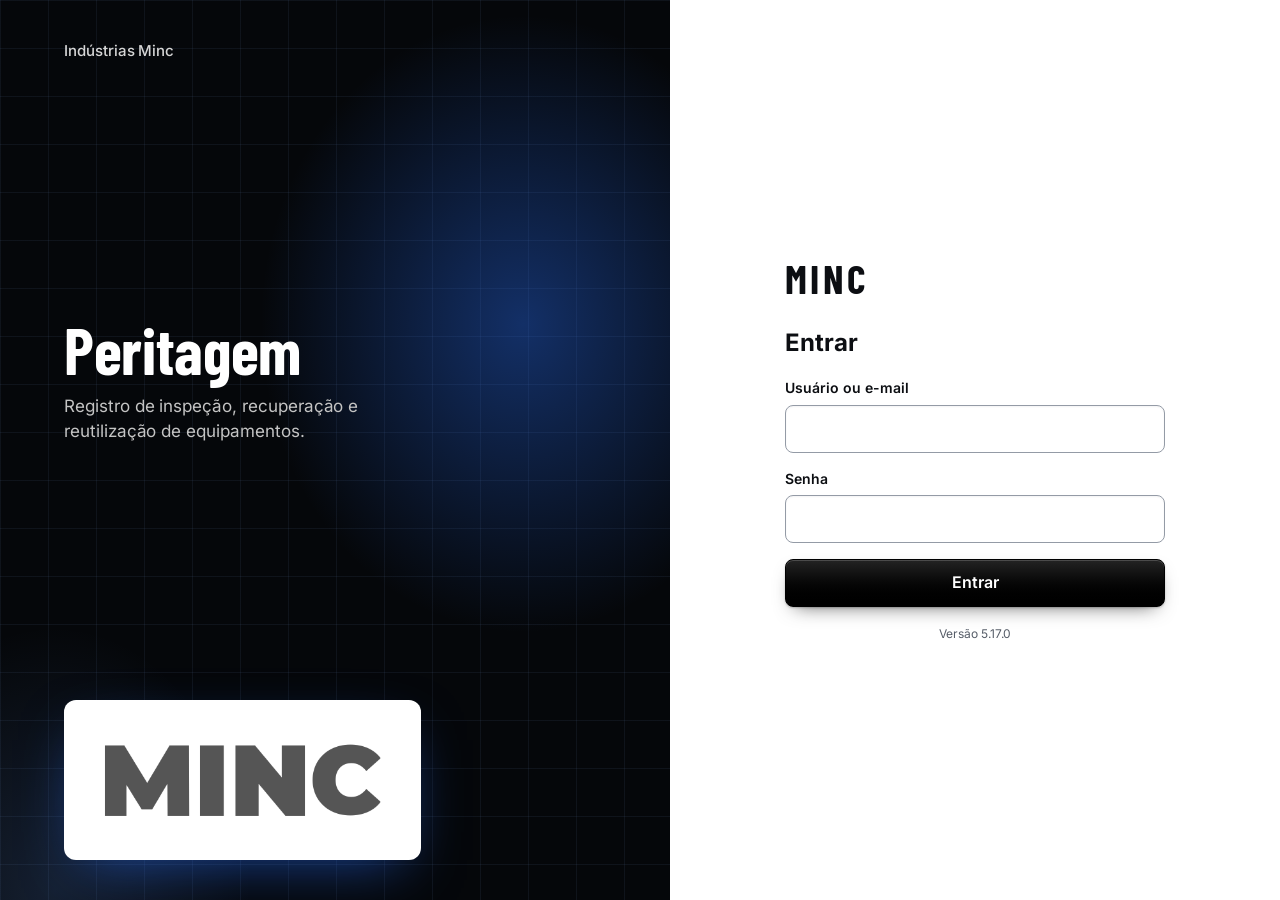
==== commit 653ccf09: "v5.17.0: busca de pedido/ordem no Nomus pelo processo e teste de conexão Co-Authored-By: Claude Sonn" ====
--- a/index.html
+++ b/index.html
@@ -37,6 +37,7 @@
   <script src="servicos.js" defer></script>
   <script src="materiais.js" defer></script>
   <script src="fichas.js" defer></script>
+  <script src="nomus.js" defer></script>
   <script src="modelos.js" defer></script>
   <script src="rts.js" defer></script>
   <script src="app.js" defer></script>
--- a/modulos.css
+++ b/modulos.css
@@ -97,11 +97,11 @@
 .svc-row[hidden],.svc-pick[hidden]{display:none}
 .svc-row.off .svc-nome{text-decoration:line-through;color:var(--muted)}
 .svc-picks{display:flex;flex-direction:column;gap:6px;max-height:50vh;overflow:auto;margin-top:8px}
-.svc-pick{display:flex;align-items:center;gap:12px;min-height:52px;padding:8px 12px;border:1.5px solid var(--line-strong);border-radius:4px;cursor:pointer}
+.svc-pick{flex:none;display:flex;align-items:center;gap:12px;min-height:52px;padding:8px 12px;border:1.5px solid var(--line-strong);border-radius:4px;cursor:pointer}
 .svc-pick.on{background:var(--surface);opacity:.7;cursor:default}
 .svc-pick:has(input:checked:not(:disabled)){border-color:var(--ink);background:var(--surface)}
 .svc-pick input{width:22px;height:22px;flex:none}
-.svc-pn{display:flex;flex-direction:column;gap:2px;min-width:0}
+.svc-pn{flex:1;overflow-wrap:anywhere;display:flex;flex-direction:column;gap:2px;min-width:0}
 .svc-pn small{color:var(--muted)}
 .svc-fixed{display:flex;align-items:center;justify-content:space-between;gap:12px;margin-bottom:10px;padding:10px 12px;border:1px solid var(--line);border-radius:4px;background:var(--surface)}
 .svc-fixed div{display:flex;flex-direction:column;gap:2px}
@@ -121,9 +121,11 @@
 /* filtros, botão % e ficha por família */
 .mat-filters{display:grid;grid-template-columns:repeat(3,minmax(0,1fr));gap:10px;margin-bottom:10px}
 .mat-filters .field{margin-bottom:0}
-.mat-search{position:relative}
-.mat-search .pct{position:absolute;right:6px;top:50%;transform:translateY(-50%);min-width:44px;min-height:40px;padding:0 10px;border:1.5px solid var(--line-strong);border-radius:6px;background:var(--surface);font:700 18px/1 inherit;color:var(--ink)}
-.mat-search input[type=search]{padding-right:64px}
+.mat-search{position:relative;padding:0}
+.mat-search .ic{left:12px;top:14px}
+.mat-search input[type=search]{padding-left:44px;padding-right:64px}
+.mat-search input[type=search]::-webkit-search-cancel-button{margin-right:48px}
+.mat-search .pct{position:absolute;right:6px;top:6px;width:44px;height:36px;min-width:0;min-height:0;padding:0;display:grid;place-items:center;border:1.5px solid var(--line-strong);border-radius:6px;background:var(--surface);font-size:18px;font-weight:700;line-height:1;color:var(--ink)}
 .fi-grid{display:grid;grid-template-columns:repeat(2,minmax(0,1fr));gap:10px 12px}
 .fi-f label{display:block;margin-bottom:6px;font-size:14px;font-weight:600}
 .fi-f .req,.fich-dlg .req{color:var(--danger,#b00020)}
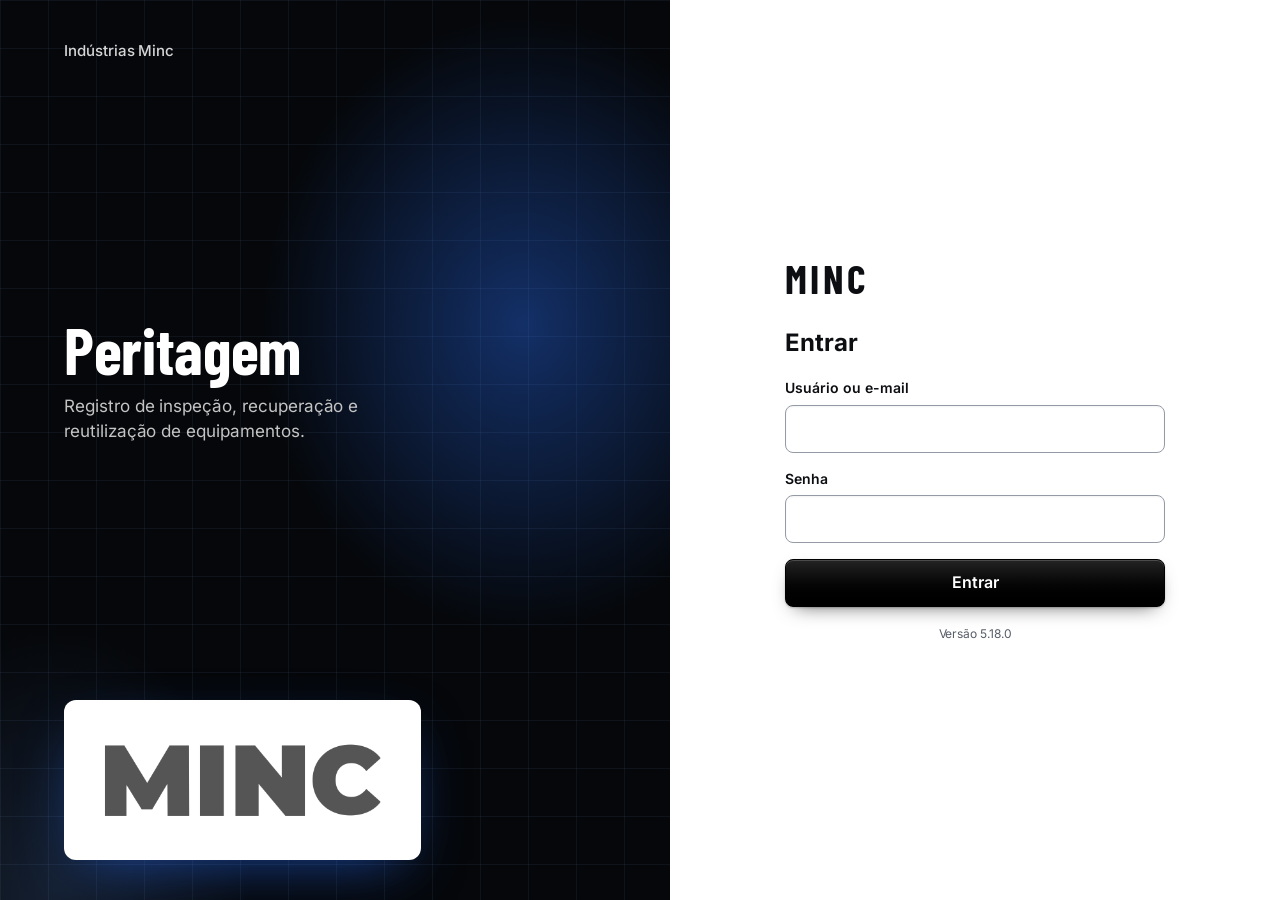
==== commit 25f02234: "v5.18.0: perfil Gestor, painel de gestão, histórico de alterações, busca em tudo e modelos Word dos " ====
--- a/index.html
+++ b/index.html
@@ -38,6 +38,7 @@
   <script src="materiais.js" defer></script>
   <script src="fichas.js" defer></script>
   <script src="nomus.js" defer></script>
+  <script src="painel.js" defer></script>
   <script src="modelos.js" defer></script>
   <script src="rts.js" defer></script>
   <script src="app.js" defer></script>
--- a/modulos.css
+++ b/modulos.css
@@ -138,4 +138,19 @@
 .fich-prev b{word-break:break-word;letter-spacing:.01em}
 .fich-fixed{border-left:6px solid var(--na,#999)}
 @media(max-width:720px){.mat-filters{grid-template-columns:1fr}.fi-grid{grid-template-columns:1fr}}
+/* painel de gestão, histórico e busca em tudo */
+.kpis{display:grid;grid-template-columns:repeat(auto-fit,minmax(190px,1fr));gap:12px;margin-bottom:16px}
+.kpi{display:flex;flex-direction:column;gap:2px;padding:14px 16px;border:1.5px solid var(--line-strong);border-radius:6px;background:var(--surface)}
+.kpi b{font-size:30px;line-height:1.1}.kpi span{font-weight:600}.kpi small{color:var(--muted)}
+.kpi.warn{border-left:6px solid #d98a00}
+.sr-only{position:absolute;width:1px;height:1px;overflow:hidden;clip:rect(0 0 0 0);white-space:nowrap}
+ul.hist{list-style:none;margin:12px 0 0;padding:0;display:flex;flex-direction:column;gap:8px;max-height:55vh;overflow:auto}
+ul.hist li{padding:8px 12px;border:1px solid var(--line);border-radius:4px;background:var(--surface)}
+ul.hist li span{color:var(--muted);font-size:14px}
+.gs-h{margin:16px 0 6px;font-size:14px;text-transform:uppercase;letter-spacing:.04em;color:var(--muted)}
+.gs-l{display:flex;flex-direction:column;gap:6px}
+.gs-r{display:flex;flex-direction:column;gap:2px;width:100%;min-height:52px;padding:8px 12px;text-align:left;border:1.5px solid var(--line-strong);border-radius:4px;background:var(--surface)}
+.gs-r small{color:var(--muted);overflow-wrap:anywhere}
+.gs-r.static{cursor:default}
+#gs-out{max-height:55vh;overflow:auto;margin-top:8px}
 @media print{.topnav{display:none}}
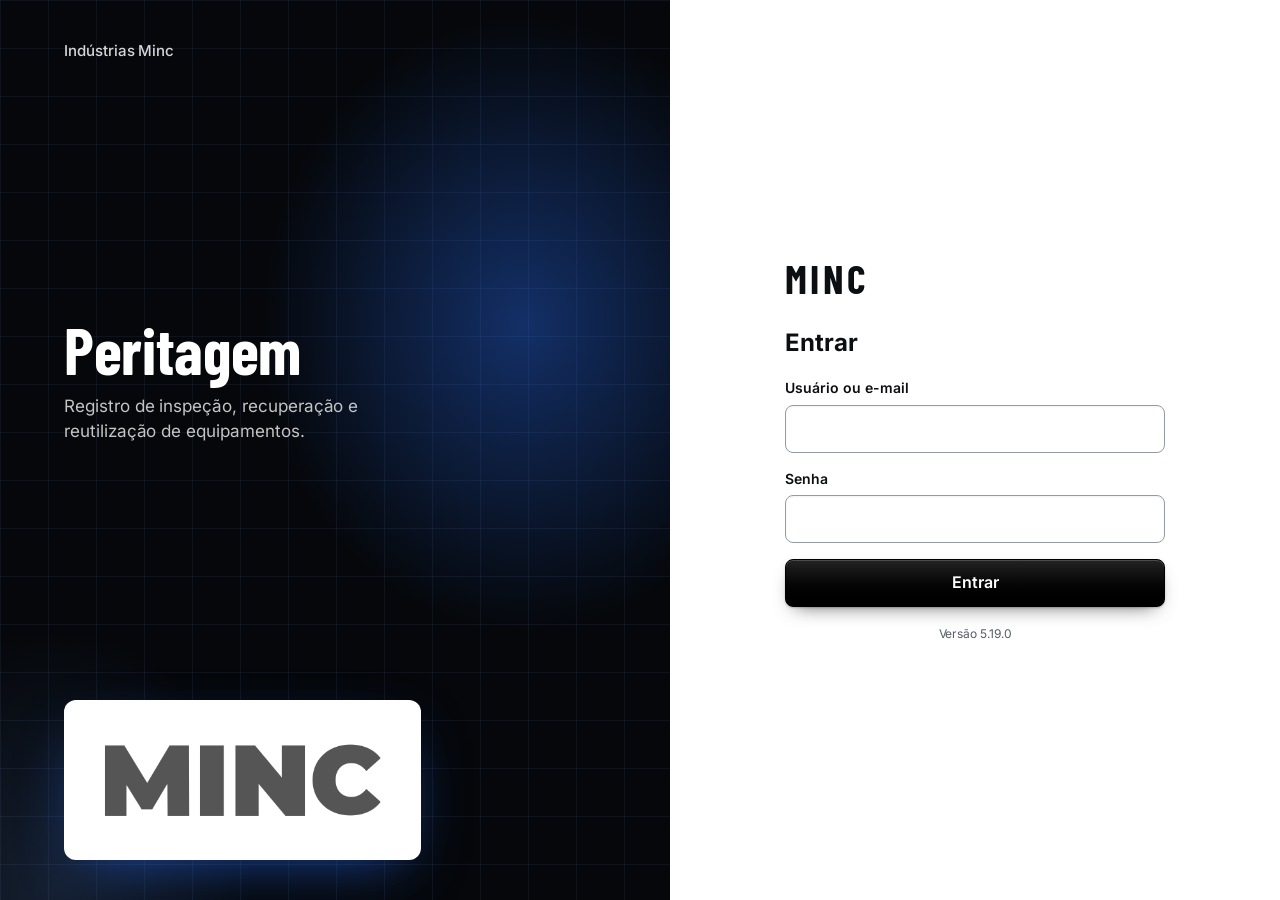
==== commit 0246fb5d: "v5.19.0: vínculo RTS x D.E, relatório de diferenças e avaliação no painel de gestão Co-Authored-By: " ====
--- a/index.html
+++ b/index.html
@@ -39,6 +39,7 @@
   <script src="fichas.js" defer></script>
   <script src="nomus.js" defer></script>
   <script src="painel.js" defer></script>
+  <script src="comparar.js" defer></script>
   <script src="modelos.js" defer></script>
   <script src="rts.js" defer></script>
   <script src="app.js" defer></script>
--- a/modulos.css
+++ b/modulos.css
@@ -153,4 +153,7 @@
 .gs-r small{color:var(--muted);overflow-wrap:anywhere}
 .gs-r.static{cursor:default}
 #gs-out{max-height:55vh;overflow:auto;margin-top:8px}
+.cmp-h{margin:16px 0 6px;font-size:15px;display:flex;align-items:center;gap:8px}
+.cmp-dlg{max-height:80vh;overflow:auto}
+.cmp-ev{margin-top:14px;padding-top:10px;border-top:1px solid var(--line)}
 @media print{.topnav{display:none}}
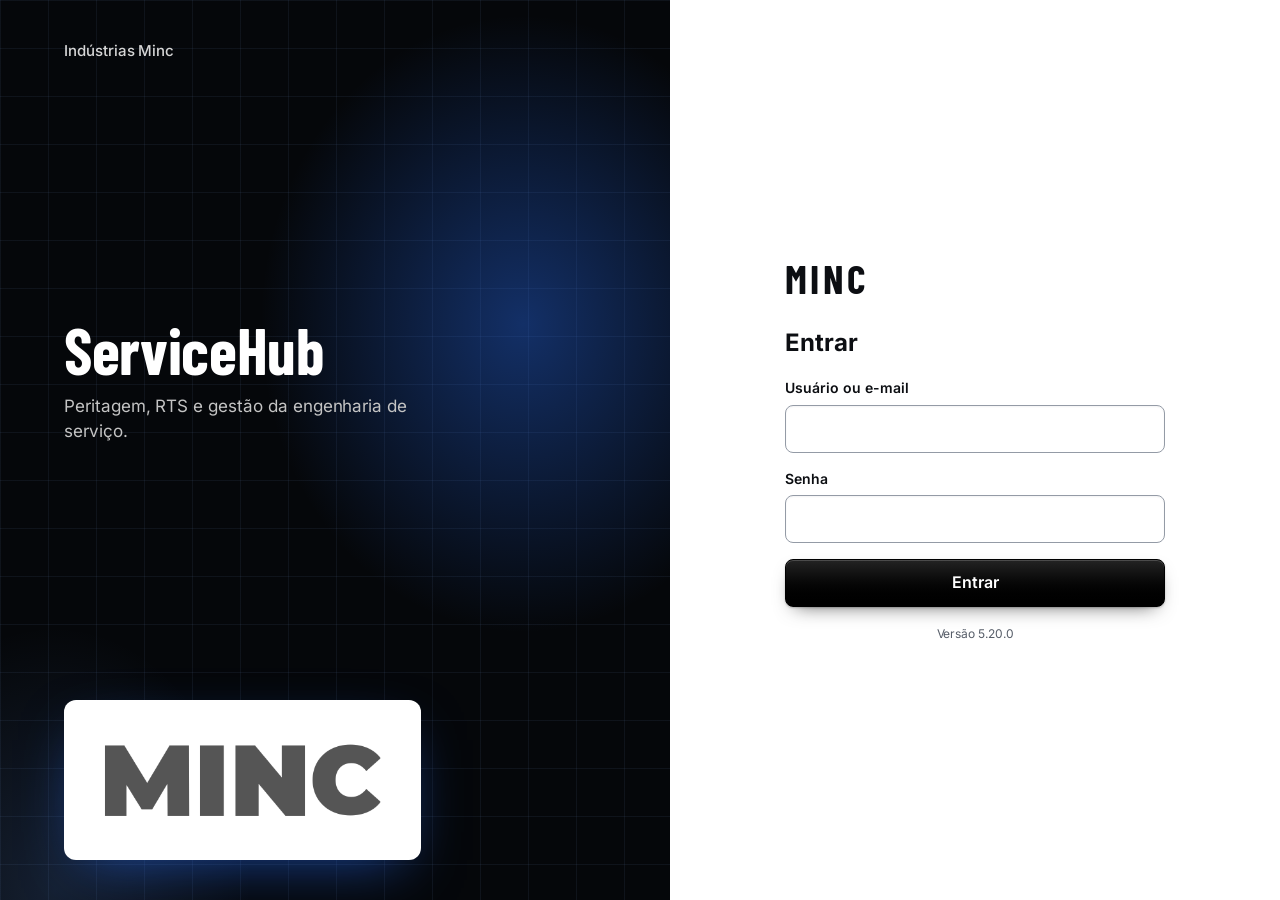
==== commit b6d5c6d6: "v5.20.0: aplicativo passa a se chamar MINC ServiceHub Co-Authored-By: Claude Sonnet 5.5 <noreply@ant" ====
--- a/index.html
+++ b/index.html
@@ -7,10 +7,10 @@
   <meta name="color-scheme" content="light dark">
   <meta name="apple-mobile-web-app-status-bar-style" content="black-translucent">
   <meta name="robots" content="noindex, nofollow">
-  <meta name="description" content="MINC - Aplicativo de Peritagem e Recuperação de Equipamentos">
+  <meta name="description" content="MINC ServiceHub - peritagem, RTS e gestão da engenharia de serviço">
   <meta name="apple-mobile-web-app-capable" content="yes">
   <meta name="mobile-web-app-capable" content="yes">
-  <meta name="apple-mobile-web-app-title" content="MINC Peritagem">
+  <meta name="apple-mobile-web-app-title" content="MINC ServiceHub">
   <link rel="manifest" href="manifest.json">
   <link rel="icon" type="image/png" href="icons/icon-192.png">
   <link rel="apple-touch-icon" href="icons/apple-touch-icon.png">
@@ -18,12 +18,12 @@
   <link rel="stylesheet" href="styles.css">
   <link rel="stylesheet" href="movimento.css">
   <link rel="stylesheet" href="modulos.css">
-  <title>MINC | Peritagem</title>
+  <title>MINC ServiceHub</title>
   <script>try{document.documentElement.dataset.theme=localStorage.getItem('minc_theme')||'light'}catch(e){document.documentElement.dataset.theme='light'}</script>
 </head>
 <body>
   <div id="app">
-    <div class="topbar"><div class="brand"><span class="wm-b">MINC</span><span class="brand-sub">Peritagem</span></div></div>
+    <div class="topbar"><div class="brand"><span class="wm-b">MINC</span><span class="brand-sub">ServiceHub</span></div></div>
     <div class="boot" aria-busy="true" aria-label="Carregando"><div><div class="sk"></div><div class="sk"></div><div class="sk"></div></div><div class="sk big"></div></div>
   </div>
   <div id="toasts" aria-live="polite"></div>
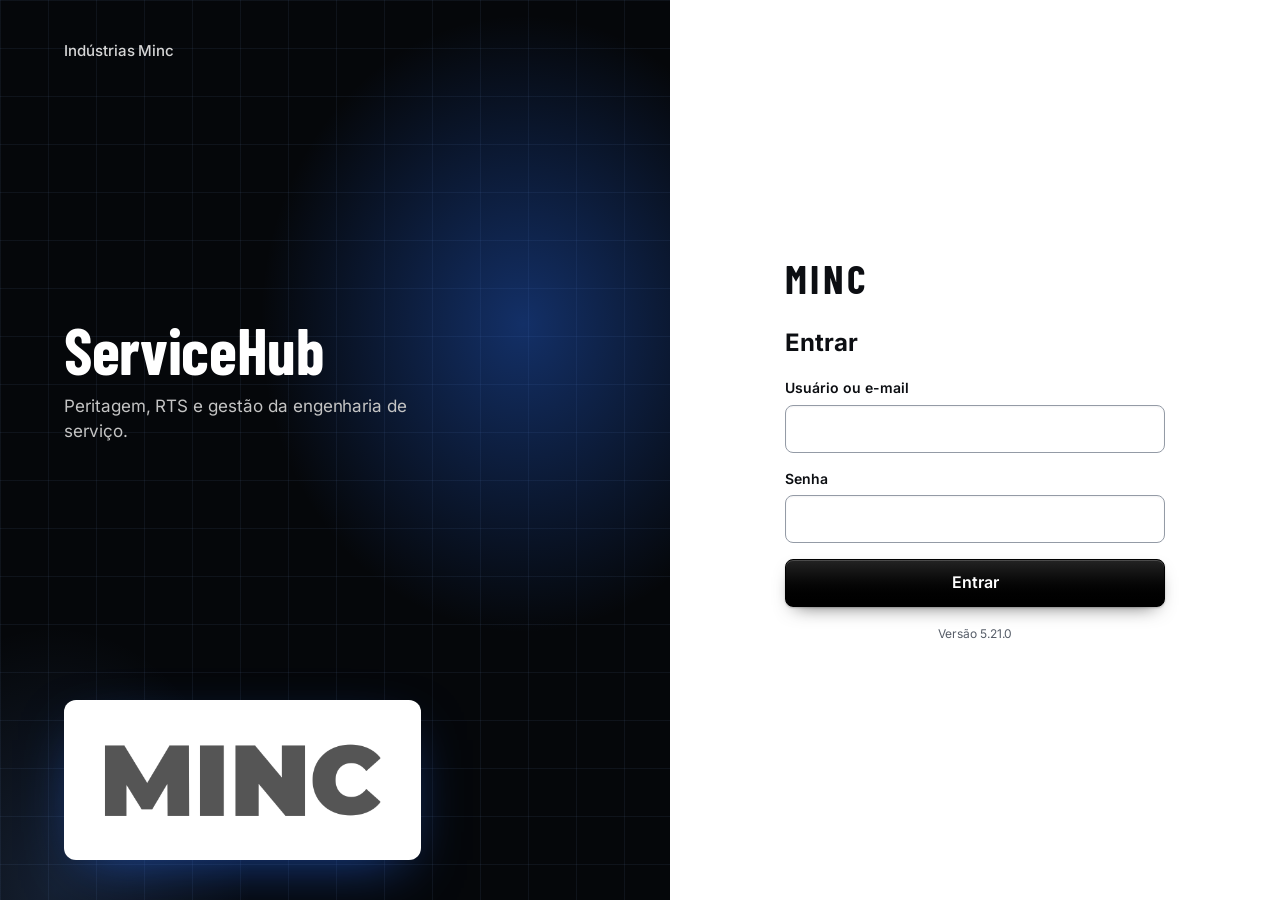
==== commit 4860a52e: "v5.21.0: checklist R-MINC-078-IRS-PT, painel de gestão com gráficos e médias, avisos, proteção sem i" ====
--- a/index.html
+++ b/index.html
@@ -42,6 +42,8 @@
   <script src="comparar.js" defer></script>
   <script src="modelos.js" defer></script>
   <script src="rts.js" defer></script>
+  <script src="avisos.js" defer></script>
+  <script src="ajuda.js" defer></script>
   <script src="app.js" defer></script>
   <script src="movimento.js" defer></script>
 </body>
--- a/modulos.css
+++ b/modulos.css
@@ -156,4 +156,36 @@
 .cmp-h{margin:16px 0 6px;font-size:15px;display:flex;align-items:center;gap:8px}
 .cmp-dlg{max-height:80vh;overflow:auto}
 .cmp-ev{margin-top:14px;padding-top:10px;border-top:1px solid var(--line)}
+:root{--vz-s1:#2a78d6;--vz-s2:#eb6834}
+:root[data-theme="dark"]{--vz-s1:#3987e5;--vz-s2:#d95926}
+.pn-h{margin:6px 0 10px;font-size:18px}
+.pn-grid{display:grid;grid-template-columns:repeat(2,minmax(0,1fr));gap:16px;margin-bottom:16px}
+.pn-grid .panel{margin:0}
+@media(max-width:900px){.pn-grid{grid-template-columns:1fr}}
+.hb{display:flex;flex-direction:column;gap:6px;margin:8px 0}
+.hb-r{display:grid;grid-template-columns:minmax(90px,38%) minmax(0,1fr) auto;align-items:center;gap:10px;min-height:28px;border-radius:4px}
+.hb-r:focus-visible{outline:2px solid var(--vz-s1);outline-offset:2px}
+.hb-l{font-size:13px;color:var(--text);overflow:hidden;text-overflow:ellipsis;white-space:nowrap}
+.hb-t{height:14px;background:transparent;position:relative}
+.hb-t i{display:block;height:100%;background:var(--vz-s1);border-radius:0 4px 4px 0}
+.hb-v{font-size:13px;color:var(--muted);font-variant-numeric:tabular-nums;white-space:nowrap}
+.vz-wrap{overflow-x:auto}
+.vz-wrap svg{display:block;min-width:320px}
+.vz-grid{stroke:var(--line);stroke-width:1}
+.vz-base{stroke:var(--line-strong);stroke-width:1}
+.vz-ax{fill:var(--muted);font-size:11px;font-family:inherit}
+.vz-s1{fill:var(--vz-s1)}.vz-s2{fill:var(--vz-s2)}
+.vz-s1:hover,.vz-s2:hover,.vz-s1:focus,.vz-s2:focus{opacity:.8;outline:none}
+.vz-leg{display:flex;gap:16px;margin:6px 0;font-size:13px;color:var(--text)}
+.vz-leg span{display:inline-flex;align-items:center;gap:6px}
+.vz-k{display:inline-block;width:12px;height:12px;border-radius:3px}.vz-k.s1{background:var(--vz-s1)}.vz-k.s2{background:var(--vz-s2)}
+.viz-tbl{margin-top:8px;font-size:13px}.viz-tbl summary{cursor:pointer;color:var(--muted);font-weight:600}
+#viz-tip{position:fixed;z-index:200;max-width:280px;padding:6px 10px;border-radius:6px;background:var(--text);color:var(--surface);font-size:12px;line-height:1.35;pointer-events:none;box-shadow:0 4px 14px rgba(0,0,0,.18)}
+.bell{position:relative}
+.bell-n{position:absolute;top:4px;right:4px;min-width:18px;height:18px;padding:0 5px;border-radius:9px;background:#d92d20;color:#fff;font-size:11px;font-weight:700;line-height:18px;text-align:center}
+.doc.new{border-left:4px solid #d98a00}
+.offbar{display:flex;gap:10px;align-items:flex-start;padding:10px 20px;background:#fff4d6;color:#4a3500;border-bottom:1px solid #e6c46a;font-size:14px}
+:root[data-theme="dark"] .offbar{background:#3a2e10;color:#ffe9a8;border-color:#6b5520}
+.help-body h3{margin:18px 0 6px;font-size:16px}.help-body ol,.help-body ul{margin:4px 0 8px;padding-left:22px}.help-body li{margin:3px 0}
+.help-tabs{margin:8px 0 12px}
 @media print{.topnav{display:none}}
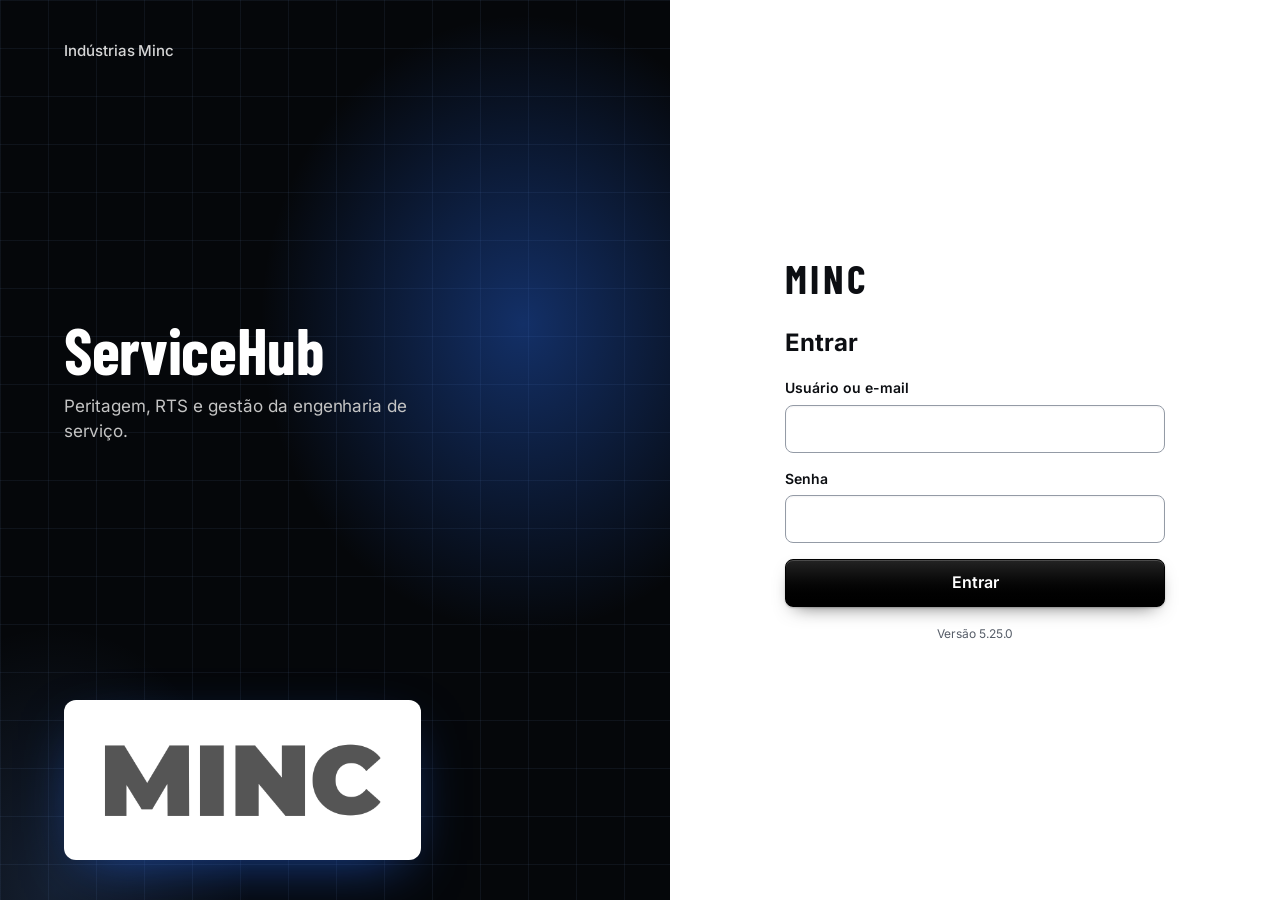
==== commit 183436d2: "v5.25.0: lista de matéria-prima atualizada pelo Nomus (manual e automática) e baixa automática da Li" ====
--- a/index.html
+++ b/index.html
@@ -42,6 +42,8 @@
   <script src="comparar.js" defer></script>
   <script src="modelos.js" defer></script>
   <script src="rts.js" defer></script>
+  <script src="nomuscat.js" defer></script>
+  <script src="cadastros.js" defer></script>
   <script src="avisos.js" defer></script>
   <script src="ajuda.js" defer></script>
   <script src="app.js" defer></script>
--- a/modulos.css
+++ b/modulos.css
@@ -187,5 +187,15 @@
 .offbar{display:flex;gap:10px;align-items:flex-start;padding:10px 20px;background:#fff4d6;color:#4a3500;border-bottom:1px solid #e6c46a;font-size:14px}
 :root[data-theme="dark"] .offbar{background:#3a2e10;color:#ffe9a8;border-color:#6b5520}
 .help-body h3{margin:18px 0 6px;font-size:16px}.help-body ol,.help-body ul{margin:4px 0 8px;padding-left:22px}.help-body li{margin:3px 0}
-.help-tabs{margin:8px 0 12px}
+.help-tabs{margin:8px 0 12px;flex-wrap:wrap}
+.help-body{max-height:62vh;overflow:auto;padding-right:6px}
+.help-body p{margin:4px 0 6px}
+.help-toc{display:flex;flex-wrap:wrap;gap:6px;margin:4px 0 8px}
+.help-toc a{font-size:13px;padding:4px 10px;border:1px solid var(--line-strong);border-radius:999px;color:var(--text);text-decoration:none}
+.help-b{display:grid;grid-template-columns:minmax(120px,32%) 1fr;gap:6px 12px;margin:6px 0 10px;padding:10px 12px;border:1px solid var(--line);border-radius:6px;background:var(--surface-2)}
+.help-b dt{font-weight:700}.help-b dd{margin:0}
+@media(max-width:600px){.help-b{grid-template-columns:1fr}.help-b dd{margin-bottom:6px}}
+.cad-c{display:grid;grid-template-columns:auto 1fr auto;gap:10px;align-items:center;margin-top:8px;padding:8px 10px;border:1px solid var(--line);border-radius:6px;background:var(--surface-2)}
+.cad-c span{overflow-wrap:anywhere}
+@media(max-width:600px){.cad-c{grid-template-columns:1fr}}
 @media print{.topnav{display:none}}
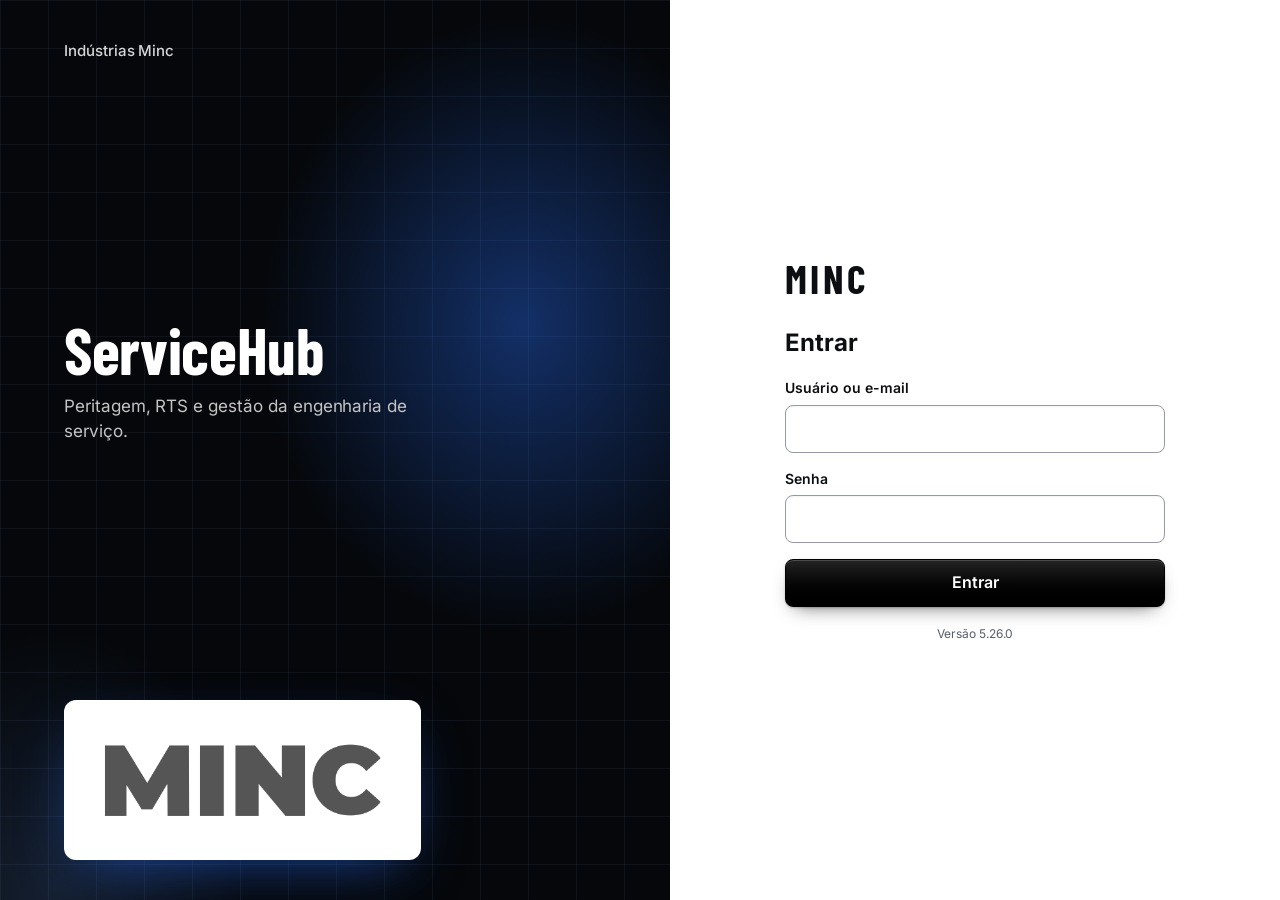
==== commit c9fb1df9: "v5.26.0: processo do CRM do Nomus (etapa, prazo, anexos), avisos de prazo, painel de prazos, Levar a" ====
--- a/index.html
+++ b/index.html
@@ -38,6 +38,7 @@
   <script src="materiais.js" defer></script>
   <script src="fichas.js" defer></script>
   <script src="nomus.js" defer></script>
+  <script src="nomusproc.js" defer></script>
   <script src="painel.js" defer></script>
   <script src="comparar.js" defer></script>
   <script src="modelos.js" defer></script>
